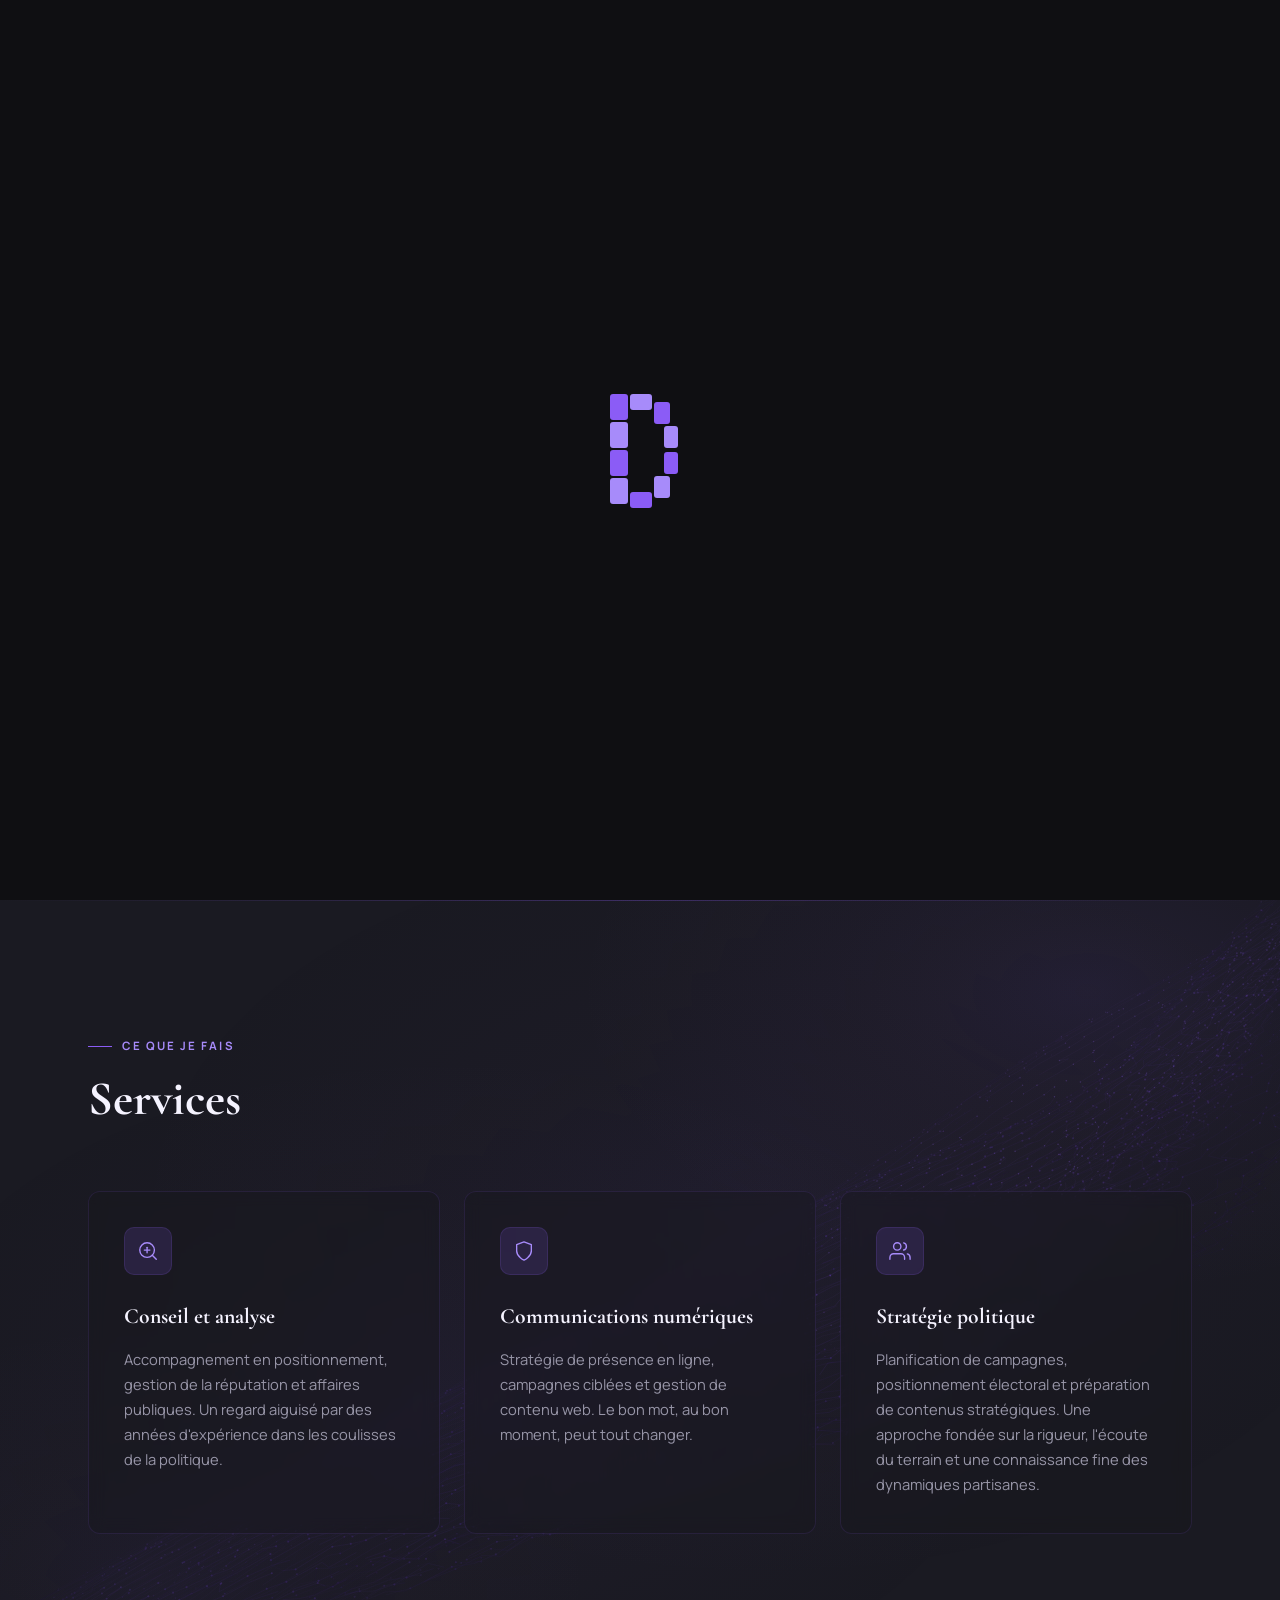
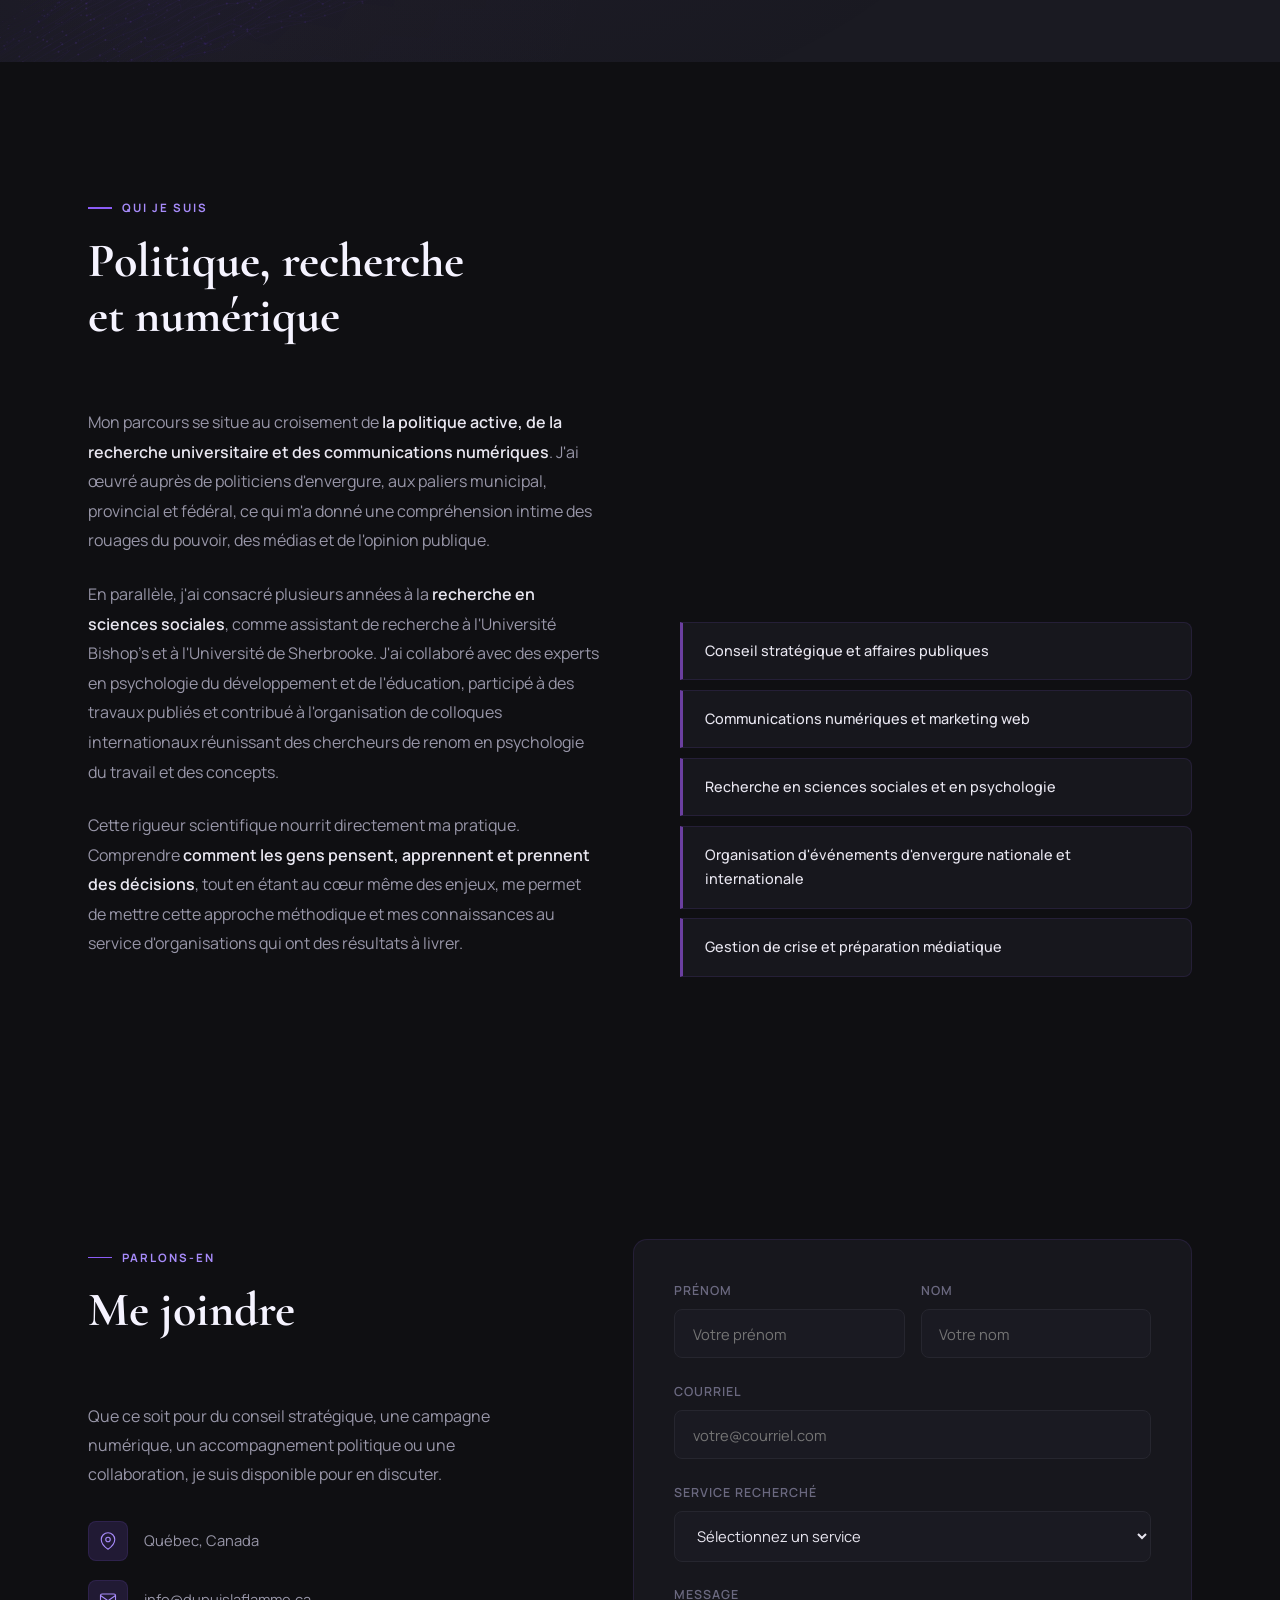
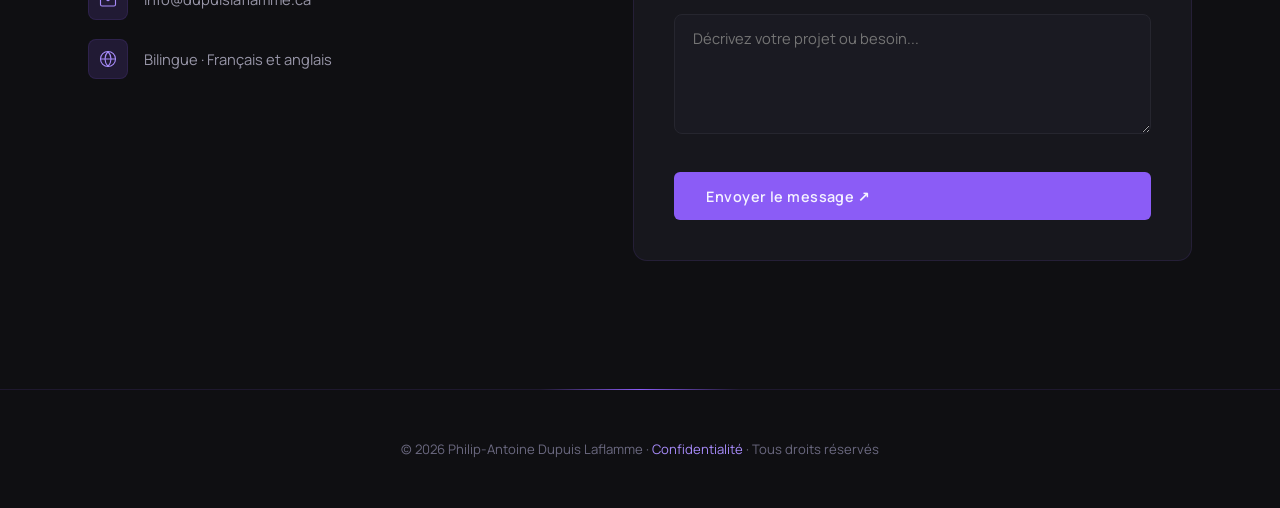
==== public/index.html @ f14304af "Move public assets to dedicated directory to prevent exposing config files Co-Authored-By: Claude Op" ====
<!DOCTYPE html>
<html lang="fr">
<head>
<meta charset="UTF-8">
<meta name="viewport" content="width=device-width, initial-scale=1.0">
<meta name="description" content="Philip-Antoine Dupuis Laflamme — Conseil stratégique et communications numériques à Sherbrooke, Québec.">
<title>Dupuis Laflamme | Conseil stratégique · Communications numériques</title>
<link rel="icon" type="image/svg+xml" href="favicon.svg">
<link rel="preconnect" href="https://fonts.googleapis.com">
<link rel="preconnect" href="https://fonts.gstatic.com" crossorigin>
<link href="https://fonts.googleapis.com/css2?family=Cormorant+Garamond:ital,wght@0,400;0,600;0,700;1,400&family=Manrope:wght@300;400;500;600;700&display=swap" rel="stylesheet">
<style>

*, *::before, *::after { margin: 0; padding: 0; box-sizing: border-box; }

:root {
  --bg-deep: #0f0f12;
  --bg-card: #17171d;
  --bg-card-hover: #1e1e27;
  --charcoal: #1a1a22;
  --charcoal-light: #26262f;
  --purple-deep: #6b3fa0;
  --purple-main: #8b5cf6;
  --purple-light: #a78bfa;
  --purple-glow: rgba(139, 92, 246, 0.15);
  --purple-glow-strong: rgba(139, 92, 246, 0.3);
  --text-primary: #e8e6f0;
  --text-secondary: #9896a8;
  --text-muted: #6b6980;
  --white: #f5f3ff;
  --border: rgba(139, 92, 246, 0.12);
  --font-display: 'Cormorant Garamond', Georgia, serif;
  --font-body: 'Manrope', system-ui, sans-serif;
}

html { scroll-behavior: smooth; }

body {
  font-family: var(--font-body);
  background: var(--bg-deep);
  color: var(--text-primary);
  line-height: 1.7;
  overflow-x: hidden;
}

/* ── Splash screen ── */
#splash {
  position: fixed;
  inset: 0;
  z-index: 10000;
  background: #0f0f12;
  display: flex;
  align-items: center;
  justify-content: center;
  transition: opacity 0.5s cubic-bezier(0.22, 1, 0.36, 1);
}

#splash.hide {
  opacity: 0;
  pointer-events: none;
}

#splashCanvas {
  display: block;
}

/* ── Scroll reveal ── */
.reveal {
  opacity: 0;
  transform: translateY(32px);
  transition: opacity 0.7s cubic-bezier(0.22, 1, 0.36, 1),
              transform 0.7s cubic-bezier(0.22, 1, 0.36, 1);
}

.reveal.visible {
  opacity: 1;
  transform: translateY(0);
}

/* stagger children */
.reveal-stagger > .reveal:nth-child(1) { transition-delay: 0s; }
.reveal-stagger > .reveal:nth-child(2) { transition-delay: 0.08s; }
.reveal-stagger > .reveal:nth-child(3) { transition-delay: 0.16s; }
.reveal-stagger > .reveal:nth-child(4) { transition-delay: 0.22s; }
.reveal-stagger > .reveal:nth-child(5) { transition-delay: 0.28s; }
.reveal-stagger > .reveal:nth-child(6) { transition-delay: 0.34s; }
.reveal-stagger > .reveal:nth-child(7) { transition-delay: 0.38s; }
.reveal-stagger > .reveal:nth-child(8) { transition-delay: 0.42s; }

/* ── Navigation ── */
nav {
  position: fixed;
  top: 0; left: 0; right: 0;
  z-index: 100;
  padding: 1.2rem 3rem;
  display: flex;
  justify-content: space-between;
  align-items: center;
  backdrop-filter: blur(12px);
  -webkit-backdrop-filter: blur(12px);
  background: rgba(15, 15, 18, 0.8);
  border-bottom: 1px solid var(--border);
  transition: padding 0.4s ease, background 0.4s ease;
  will-change: transform;
}

nav.scrolled {
  padding: 0.8rem 3rem;
  background: rgba(15, 15, 18, 0.95);
}

.nav-logo {
  font-family: var(--font-display);
  font-size: 1.3rem;
  font-weight: 600;
  color: var(--white);
  text-decoration: none;
  letter-spacing: 0.02em;
}

.nav-logo span { color: var(--purple-light); }

.nav-links { display: flex; gap: 2.5rem; list-style: none; align-items: center; }

.lang-toggle {
  background: none;
  border: 1px solid var(--charcoal-light);
  border-radius: 4px;
  color: var(--text-secondary);
  font-family: var(--font-body);
  font-size: 0.72rem;
  font-weight: 600;
  letter-spacing: 0.08em;
  text-transform: uppercase;
  padding: 0.35rem 0.6rem;
  cursor: pointer;
  transition: all 0.3s ease;
}

.lang-toggle:hover {
  color: var(--purple-light);
  border-color: var(--purple-main);
}

.nav-links a {
  color: var(--text-secondary);
  text-decoration: none;
  font-size: 0.82rem;
  font-weight: 500;
  letter-spacing: 0.08em;
  text-transform: uppercase;
  transition: color 0.3s ease;
  position: relative;
}

.nav-links a::after {
  content: '';
  position: absolute;
  bottom: -4px; left: 0;
  width: 0; height: 1.5px;
  background: var(--purple-main);
  transition: width 0.3s ease;
}

.nav-links a:hover { color: var(--purple-light); }
.nav-links a:hover::after { width: 100%; }

.nav-toggle {
  display: none;
  background: none;
  border: none;
  cursor: pointer;
  padding: 4px;
  width: 32px;
  height: 24px;
  position: relative;
}

.nav-toggle span {
  display: block;
  width: 24px;
  height: 2px;
  background: var(--text-primary);
  position: absolute;
  left: 4px;
  transition: all 0.35s cubic-bezier(0.22, 1, 0.36, 1);
}

.nav-toggle span:nth-child(1) { top: 3px; }
.nav-toggle span:nth-child(2) { top: 11px; }
.nav-toggle span:nth-child(3) { top: 19px; }

.nav-toggle.active span:nth-child(1) {
  top: 11px;
  transform: rotate(45deg);
}
.nav-toggle.active span:nth-child(2) {
  opacity: 0;
  transform: translateX(-8px);
}
.nav-toggle.active span:nth-child(3) {
  top: 11px;
  transform: rotate(-45deg);
}

/* ── Layout ── */
section { position: relative; z-index: 1; }
.container { max-width: 1200px; margin: 0 auto; padding: 0 3rem; }

/* ── Hero ── */
.hero {
  min-height: 100vh;
  display: flex;
  align-items: center;
  position: relative;
  overflow: hidden;
}

#heroCanvas {
  position: absolute;
  inset: 0;
  width: 100%;
  height: 100%;
  z-index: 0;
  pointer-events: none;
  opacity: 0;
  transition: opacity 1.2s ease;
}

#heroCanvas.visible { opacity: 1; }

.hero-bg-line {
  position: absolute;
  width: 1px;
  height: 100%;
  background: linear-gradient(to bottom, transparent, var(--border), transparent);
}

.hero-bg-line:nth-child(2) { left: 20%; }
.hero-bg-line:nth-child(3) { left: 50%; }
.hero-bg-line:nth-child(4) { left: 80%; }

.hero-content {
  position: relative;
  z-index: 2;
  max-width: 860px;
  opacity: 0;
  transform: translateY(40px);
  animation: heroFadeIn 0.9s cubic-bezier(0.22, 1, 0.36, 1) 0.3s forwards;
}

@keyframes heroFadeIn {
  to {
    opacity: 1;
    transform: translateY(0);
  }
}

.hero-name {
  font-family: var(--font-body);
  font-size: clamp(0.55rem, 2.2vw, 0.82rem);
  font-weight: 600;
  letter-spacing: 0.22em;
  text-transform: uppercase;
  color: var(--text-secondary);
  margin-bottom: 1.4rem;
  display: flex;
  align-items: center;
  gap: clamp(0.4rem, 1.5vw, 1rem);
  white-space: nowrap;
}

.hero-name::before,
.hero-name::after {
  content: '';
  height: 1px;
  width: 28px;
  background: linear-gradient(90deg, var(--purple-main), transparent);
}

.hero-name::after {
  background: linear-gradient(90deg, transparent, var(--purple-main));
}

.hero h1 {
  font-family: var(--font-display);
  font-size: clamp(2.4rem, 5.2vw, 4.4rem);
  font-weight: 700;
  line-height: 1.1;
  color: var(--white);
  margin-bottom: 1.8rem;
}

.hero h1 em {
  font-style: italic;
  background: linear-gradient(135deg, var(--purple-light), #c4b5fd, var(--purple-main));
  -webkit-background-clip: text;
  -webkit-text-fill-color: transparent;
  background-clip: text;
}

.hero-description {
  font-size: 1.15rem;
  color: var(--text-secondary);
  max-width: 600px;
  line-height: 1.8;
  margin-bottom: 2.5rem;
}

.hero-ctas { display: flex; gap: 1.2rem; align-items: center; }

.btn-primary {
  display: inline-flex;
  align-items: center;
  gap: 0.5rem;
  padding: 0.9rem 2rem;
  background: var(--purple-main);
  color: var(--white);
  border: none;
  border-radius: 6px;
  font-family: var(--font-body);
  font-size: 0.9rem;
  font-weight: 600;
  letter-spacing: 0.03em;
  cursor: pointer;
  text-decoration: none;
  transition: all 0.3s ease;
  position: relative;
  overflow: hidden;
}

.btn-primary::before {
  content: '';
  position: absolute;
  inset: 0;
  background: linear-gradient(135deg, rgba(255,255,255,0.15), transparent);
  opacity: 0;
  transition: opacity 0.3s ease;
}

.btn-primary:hover {
  transform: translateY(-2px);
  box-shadow: 0 8px 30px rgba(139, 92, 246, 0.35), 0 0 60px rgba(139, 92, 246, 0.15);
}

.btn-primary:hover::before { opacity: 1; }

.btn-primary:focus-visible,
.btn-ghost:focus-visible {
  outline: 2px solid var(--purple-light);
  outline-offset: 3px;
}

.btn-ghost {
  display: inline-flex;
  align-items: center;
  gap: 0.5rem;
  padding: 0.9rem 2rem;
  background: transparent;
  color: var(--text-secondary);
  border: 1px solid var(--charcoal-light);
  border-radius: 6px;
  font-family: var(--font-body);
  font-size: 0.9rem;
  font-weight: 500;
  cursor: pointer;
  text-decoration: none;
  transition: all 0.3s ease;
}

.btn-ghost:hover {
  color: var(--purple-light);
  border-color: var(--purple-main);
  background: var(--purple-glow);
  box-shadow: 0 0 30px rgba(139, 92, 246, 0.1);
}

/* ── Section headers ── */
.section-header { margin-bottom: 4rem; }

.section-label {
  display: inline-flex;
  align-items: center;
  gap: 0.6rem;
  font-size: 0.72rem;
  font-weight: 700;
  letter-spacing: 0.18em;
  text-transform: uppercase;
  color: var(--purple-light);
  margin-bottom: 1rem;
}

.section-label::before {
  content: '';
  width: 24px;
  height: 1.5px;
  background: var(--purple-main);
}

.section-title {
  font-family: var(--font-display);
  font-size: clamp(2rem, 4vw, 3rem);
  font-weight: 700;
  color: var(--white);
  line-height: 1.15;
}

/* ── Services ── */
.services {
  padding: 8rem 0;
  background: var(--charcoal);
  position: relative;
  overflow: hidden;
}

.services::before {
  content: '';
  position: absolute;
  top: 0; left: 0; right: 0;
  height: 1px;
  background: linear-gradient(90deg, transparent, var(--purple-glow-strong), transparent);
}

#servicesMeshCanvas {
  position: absolute;
  inset: 0;
  width: 100%;
  height: 100%;
  z-index: 0;
  pointer-events: none;
  opacity: 0;
  transition: opacity 1s ease;
}

#servicesMeshCanvas.visible { opacity: 1; }

.services .container { position: relative; z-index: 1; }

.services-grid {
  display: grid;
  grid-template-columns: repeat(auto-fit, minmax(320px, 1fr));
  gap: 1.5rem;
}

.service-card {
  padding: 2.2rem;
  background: rgba(23, 23, 29, 0.40);
  backdrop-filter: blur(8px);
  -webkit-backdrop-filter: blur(8px);
  border: 1px solid var(--border);
  border-radius: 12px;
  transition: all 0.4s cubic-bezier(0.22, 1, 0.36, 1);
  position: relative;
  overflow: hidden;
}

.service-card::before {
  content: '';
  position: absolute;
  top: 0; left: 0; right: 0;
  height: 2px;
  background: linear-gradient(90deg, var(--purple-deep), var(--purple-light));
  transform: scaleX(0);
  transform-origin: left;
  transition: transform 0.5s ease;
}

.service-card:hover {
  background: rgba(30, 30, 39, 0.50);
  border-color: rgba(139, 92, 246, 0.25);
  transform: translateY(-4px);
  box-shadow: 0 12px 40px rgba(0, 0, 0, 0.3), 0 0 40px rgba(139, 92, 246, 0.06);
}

.service-card:hover::before { transform: scaleX(1); }

.service-icon {
  width: 48px; height: 48px;
  border-radius: 10px;
  background: var(--purple-glow);
  display: flex;
  align-items: center;
  justify-content: center;
  margin-bottom: 1.4rem;
  color: var(--purple-light);
  border: 1px solid rgba(139, 92, 246, 0.15);
  transition: all 0.4s ease;
}

.service-card:hover .service-icon {
  background: rgba(139, 92, 246, 0.22);
  border-color: rgba(139, 92, 246, 0.3);
  box-shadow: 0 0 20px rgba(139, 92, 246, 0.15);
}

.service-icon svg {
  width: 22px;
  height: 22px;
  stroke: var(--purple-light);
  fill: none;
  stroke-width: 1.5;
  stroke-linecap: round;
  stroke-linejoin: round;
}

.service-card h3 {
  font-family: var(--font-display);
  font-size: 1.35rem;
  font-weight: 700;
  color: var(--white);
  margin-bottom: 0.8rem;
}

.service-card p {
  color: var(--text-secondary);
  font-size: 0.92rem;
  line-height: 1.7;
}

/* ── Expertise / About ── */
.expertise { padding: 8rem 0; }

.expertise-layout {
  display: grid;
  grid-template-columns: 1fr 1fr;
  gap: 5rem;
  align-items: start;
}

.expertise-text p {
  color: var(--text-secondary);
  font-size: 1rem;
  margin-bottom: 1.5rem;
  line-height: 1.85;
}

.expertise-text p strong {
  color: var(--text-primary);
  font-weight: 600;
}

#orreryCanvas {
  display: block;
  margin: -1rem auto 0;
  width: 100%;
  max-width: 440px;
  aspect-ratio: 1;
}

/* ── Strengths list ── */
.strengths-list {
  margin-top: 0.5rem;
  display: flex;
  flex-direction: column;
  gap: 0.6rem;
}

.strength-item {
  padding: 1rem 1.4rem;
  background: var(--bg-card);
  border: 1px solid var(--border);
  border-left: 3px solid var(--purple-deep);
  border-radius: 0 8px 8px 0;
  color: var(--text-primary);
  font-size: 0.9rem;
  font-weight: 500;
  transition: all 0.35s ease;
}

.strength-item:hover {
  border-left-color: var(--purple-light);
  background: var(--bg-card-hover);
  padding-left: 1.8rem;
}

/* ── Contact ── */
.contact { padding: 8rem 0; }

.contact-layout {
  display: grid;
  grid-template-columns: 1fr 1.2fr;
  gap: 5rem;
  align-items: start;
}

.contact-info p {
  color: var(--text-secondary);
  font-size: 1rem;
  margin-bottom: 2rem;
  line-height: 1.8;
}

.contact-detail {
  display: flex;
  align-items: center;
  gap: 1rem;
  margin-bottom: 1.2rem;
  color: var(--text-secondary);
  font-size: 0.92rem;
}

.contact-detail-icon {
  width: 40px; height: 40px;
  border-radius: 8px;
  background: var(--purple-glow);
  display: flex;
  align-items: center;
  justify-content: center;
  color: var(--purple-light);
  border: 1px solid rgba(139, 92, 246, 0.12);
  flex-shrink: 0;
}

.contact-detail-icon svg {
  width: 18px;
  height: 18px;
  stroke: var(--purple-light);
  fill: none;
  stroke-width: 1.5;
  stroke-linecap: round;
  stroke-linejoin: round;
}

.contact-form {
  background: var(--bg-card);
  border: 1px solid var(--border);
  border-radius: 14px;
  padding: 2.5rem;
}

.form-group { margin-bottom: 1.4rem; }

.form-group label {
  display: block;
  font-size: 0.78rem;
  font-weight: 600;
  letter-spacing: 0.08em;
  text-transform: uppercase;
  color: var(--text-muted);
  margin-bottom: 0.5rem;
}

.form-group input,
.form-group textarea,
.form-group select {
  width: 100%;
  padding: 0.85rem 1.1rem;
  background: var(--charcoal);
  border: 1px solid var(--charcoal-light);
  border-radius: 8px;
  color: var(--text-primary);
  font-family: var(--font-body);
  font-size: 0.92rem;
  transition: all 0.3s ease;
  outline: none;
}

.form-group input:focus,
.form-group textarea:focus,
.form-group select:focus {
  border-color: var(--purple-main);
  box-shadow: 0 0 0 3px var(--purple-glow);
}

.form-group input:focus-visible,
.form-group textarea:focus-visible,
.form-group select:focus-visible {
  outline: none;
}

.form-group textarea { min-height: 120px; resize: vertical; }
.form-group select option { background: var(--charcoal); color: var(--text-primary); }
.form-row { display: grid; grid-template-columns: 1fr 1fr; gap: 1rem; }
.form-submit { width: 100%; margin-top: 0.5rem; }

/* ── Privacy banner ── */
#privacyBanner {
  position: fixed;
  bottom: 0; left: 0; right: 0;
  z-index: 9999;
  background: rgba(23, 23, 29, 0.97);
  border-top: 1px solid var(--border);
  padding: 1.2rem 2rem;
  display: flex;
  align-items: center;
  justify-content: center;
  gap: 1.2rem;
  flex-wrap: wrap;
  backdrop-filter: blur(12px);
  -webkit-backdrop-filter: blur(12px);
}

#privacyBanner.hidden { display: none; }

#privacyBanner p {
  color: var(--text-secondary);
  font-size: 0.82rem;
  line-height: 1.6;
  max-width: 680px;
}

#privacyBanner a {
  color: var(--purple-light);
  text-decoration: none;
}

#privacyBanner a:hover { color: var(--white); }

#privacyBanner button {
  padding: 0.5rem 1.4rem;
  background: var(--purple-main);
  color: var(--white);
  border: none;
  border-radius: 5px;
  font-family: var(--font-body);
  font-size: 0.8rem;
  font-weight: 600;
  cursor: pointer;
  transition: all 0.3s ease;
  flex-shrink: 0;
}

#privacyBanner button:hover {
  box-shadow: 0 4px 20px rgba(139, 92, 246, 0.3);
}

/* ── Footer ── */
footer {
  padding: 3rem 0;
  border-top: 1px solid var(--border);
  text-align: center;
  position: relative;
}

footer::before {
  content: '';
  position: absolute;
  top: -1px; left: 50%;
  transform: translateX(-50%);
  width: 200px;
  height: 1px;
  background: linear-gradient(90deg, transparent, var(--purple-main), transparent);
}

footer p {
  color: var(--text-muted);
  font-size: 0.82rem;
}

footer a {
  color: var(--purple-light);
  text-decoration: none;
  transition: color 0.3s ease;
}

footer a:hover { color: var(--white); }

/* ── Responsive ── */
@media (max-width: 900px) {
  .container { padding: 0 1.5rem; }
  nav { padding: 1rem 1.5rem; }
  .nav-links { display: none; }
  .nav-links.open {
    display: flex;
    flex-direction: column;
    position: absolute;
    top: 100%; left: 0; right: 0;
    background: rgba(15, 15, 18, 0.97);
    backdrop-filter: blur(12px);
    -webkit-backdrop-filter: blur(12px);
    padding: 1.5rem 2rem;
    gap: 1.2rem;
    border-bottom: 1px solid var(--border);
  }
  .nav-toggle { display: block; }
  .expertise-layout,
  .contact-layout { grid-template-columns: 1fr; gap: 3rem; }
  .form-row { grid-template-columns: 1fr; }
  .services-grid { grid-template-columns: 1fr; }
  .hero h1 { font-size: clamp(2.4rem, 8vw, 3.5rem); }
  .hero-content { padding-top: 5rem; }
  #heroCanvas { opacity: 0.7; }
  #orreryCanvas { max-width: 360px; }
}

@media (max-width: 500px) {
  .hero-ctas { flex-direction: column; align-items: stretch; }
}

/* ── Reduced motion ── */
@media (prefers-reduced-motion: reduce) {
  *, *::before, *::after {
    animation-duration: 0.01ms !important;
    transition-duration: 0.01ms !important;
  }
  .reveal { opacity: 1; transform: none; }
  html { scroll-behavior: auto; }
}
</style>
</head>
<body>

<!-- Splash Screen -->
<div id="splash">
  <canvas id="splashCanvas" width="280" height="336"></canvas>
</div>

<!-- Navigation -->
<nav id="mainNav">
  <a href="#hero" class="nav-logo"><span>D</span>upuis<span>L</span>aflamme</a>
  <ul class="nav-links" id="navLinks">
    <li><a href="#services" data-i18n="nav.services">Services</a></li>
    <li><a href="#apropos" data-i18n="nav.about">À propos</a></li>
    <li><a href="#contact">Contact</a></li>
    <li><button class="lang-toggle" id="langToggle">EN</button></li>
  </ul>
  <button class="nav-toggle" id="navToggle" aria-label="Menu">
    <span></span><span></span><span></span>
  </button>
</nav>

<!-- Hero -->
<section class="hero" id="hero">
  <canvas id="heroCanvas"></canvas>
  <div class="hero-bg-line"></div>
  <div class="hero-bg-line"></div>
  <div class="hero-bg-line"></div>
  <div class="container">
    <div class="hero-content">
      <div class="hero-name">Philip-Antoine Dupuis Laflamme</div>
      <h1 data-i18n="hero.title">Conseil stratégique<br>et <em>communications numériques</em></h1>
      <p class="hero-description" data-i18n="hero.desc">
        Une expertise forgée au cœur de la politique active, de la recherche universitaire et du numérique.
      </p>
      <div class="hero-ctas">
        <a href="#contact" class="btn-primary" data-i18n="hero.cta1">Prendre contact ↗</a>
        <a href="#services" class="btn-ghost" data-i18n="hero.cta2">Découvrir mes services</a>
      </div>
    </div>
  </div>
</section>

<!-- Services -->
<section class="services" id="services">
  <canvas id="servicesMeshCanvas"></canvas>
  <div class="container">
    <div class="section-header reveal">
      <div class="section-label" data-i18n="services.label">Ce que je fais</div>
      <h2 class="section-title">Services</h2>
    </div>
    <div class="services-grid reveal-stagger">
      <div class="service-card reveal">
        <div class="service-icon">
          <svg viewBox="0 0 24 24"><circle cx="11" cy="11" r="8"/><path d="m21 21-4.35-4.35"/><path d="M11 8v6"/><path d="M8 11h6"/></svg>
        </div>
        <h3 data-i18n="services.s1.title">Conseil et analyse</h3>
        <p data-i18n="services.s1.desc">Accompagnement en positionnement, gestion de la réputation et affaires publiques. Un regard aiguisé par des années d'expérience dans les coulisses de la politique.</p>
      </div>
      <div class="service-card reveal">
        <div class="service-icon">
          <svg viewBox="0 0 24 24"><path d="M12 22s8-4 8-10V5l-8-3-8 3v7c0 6 8 10 8 10z"/></svg>
        </div>
        <h3 data-i18n="services.s2.title">Communications numériques</h3>
        <p data-i18n="services.s2.desc">Stratégie de présence en ligne, campagnes ciblées et gestion de contenu web. Le bon mot, au bon moment, peut tout changer.</p>
      </div>
      <div class="service-card reveal">
        <div class="service-icon">
          <svg viewBox="0 0 24 24"><path d="M17 21v-2a4 4 0 0 0-4-4H5a4 4 0 0 0-4 4v2"/><circle cx="9" cy="7" r="4"/><path d="M23 21v-2a4 4 0 0 0-3-3.87"/><path d="M16 3.13a4 4 0 0 1 0 7.75"/></svg>
        </div>
        <h3 data-i18n="services.s3.title">Stratégie politique</h3>
        <p data-i18n="services.s3.desc">Planification de campagnes, positionnement électoral et préparation de contenus stratégiques. Une approche fondée sur la rigueur, l'écoute du terrain et une connaissance fine des dynamiques partisanes.</p>
      </div>
    </div>
  </div>
</section>

<!-- À propos -->
<section class="expertise" id="apropos">
  <div class="container">
    <div class="expertise-layout">
      <div>
        <div class="section-header reveal">
          <div class="section-label" data-i18n="about.label">Qui je suis</div>
          <h2 class="section-title" data-i18n="about.title">Politique, recherche<br>et numérique</h2>
        </div>
        <div class="expertise-text reveal">
          <p data-i18n="about.p1">
            Mon parcours se situe au croisement de <strong>la politique active, de la recherche universitaire et des communications numériques</strong>. J'ai œuvré auprès de politiciens d'envergure, aux paliers municipal, provincial et fédéral, ce qui m'a donné une compréhension intime des rouages du pouvoir, des médias et de l'opinion publique.
          </p>
          <p data-i18n="about.p2">
            En parallèle, j'ai consacré plusieurs années à la <strong>recherche en sciences sociales</strong>, comme assistant de recherche à l'Université Bishop's et à l'Université de Sherbrooke. J'ai collaboré avec des experts en psychologie du développement et de l'éducation, participé à des travaux publiés et contribué à l'organisation de colloques internationaux réunissant des chercheurs de renom en psychologie du travail et des concepts.
          </p>
          <p data-i18n="about.p3">
           Cette rigueur scientifique nourrit directement ma pratique. Comprendre <strong>comment les gens pensent, apprennent et prennent des décisions</strong>, tout en étant au cœur même des enjeux, me permet de mettre cette approche méthodique et mes connaissances au service d'organisations qui ont des résultats à livrer.
          </p>
        </div>
      </div>
      <div>
        <canvas id="orreryCanvas" class="reveal"></canvas>
        <div class="strengths-list reveal-stagger">
          <div class="strength-item reveal" data-i18n="str.1">Conseil stratégique et affaires publiques</div>
          <div class="strength-item reveal" data-i18n="str.2">Communications numériques et marketing web</div>
          <div class="strength-item reveal" data-i18n="str.3">Recherche en sciences sociales et en psychologie</div>
          <div class="strength-item reveal" data-i18n="str.4">Organisation d'événements d'envergure nationale et internationale</div>
          <div class="strength-item reveal" data-i18n="str.5">Gestion de crise et préparation médiatique</div>
        </div>
      </div>
    </div>
  </div>
</section>

<!-- Contact -->
<section class="contact" id="contact">
  <div class="container">
    <div class="contact-layout">
      <div>
        <div class="section-header reveal">
          <div class="section-label" data-i18n="contact.label">Parlons-en</div>
          <h2 class="section-title" data-i18n="contact.title">Me joindre</h2>
        </div>
        <div class="contact-info reveal">
          <p data-i18n="contact.desc">
            Que ce soit pour du conseil stratégique, une campagne numérique, un accompagnement politique ou une collaboration, je suis disponible pour en discuter.
          </p>
          <div class="contact-detail">
            <div class="contact-detail-icon">
              <svg viewBox="0 0 24 24"><path d="M21 10c0 7-9 13-9 13s-9-6-9-13a9 9 0 0 1 18 0z"/><circle cx="12" cy="10" r="3"/></svg>
            </div>
            <span>Québec, Canada</span>
          </div>
          <div class="contact-detail">
            <div class="contact-detail-icon">
              <svg viewBox="0 0 24 24"><path d="M4 4h16c1.1 0 2 .9 2 2v12c0 1.1-.9 2-2 2H4c-1.1 0-2-.9-2-2V6c0-1.1.9-2 2-2z"/><polyline points="22,6 12,13 2,6"/></svg>
            </div>
            <a href="mailto:info@dupuislaflamme.ca" style="color: var(--text-secondary); text-decoration: none; transition: color 0.3s;">info@dupuislaflamme.ca</a>
          </div>
          <div class="contact-detail">
            <div class="contact-detail-icon">
              <svg viewBox="0 0 24 24"><circle cx="12" cy="12" r="10"/><path d="M2 12h20"/><path d="M12 2a15.3 15.3 0 0 1 4 10 15.3 15.3 0 0 1-4 10 15.3 15.3 0 0 1-4-10 15.3 15.3 0 0 1 4-10z"/></svg>
            </div>
            <span data-i18n="contact.lang">Bilingue · Français et anglais</span>
          </div>
        </div>
      </div>
      <div class="contact-form reveal">
        <form id="contactForm">
          <div class="form-row">
            <div class="form-group">
              <label for="fname" data-i18n="form.fname">Prénom</label>
              <input type="text" id="fname" name="prenom" data-i18n-ph="form.fname_ph" placeholder="Votre prénom" required>
            </div>
            <div class="form-group">
              <label for="lname" data-i18n="form.lname">Nom</label>
              <input type="text" id="lname" name="nom" data-i18n-ph="form.lname_ph" placeholder="Votre nom">
            </div>
          </div>
          <div class="form-group">
            <label for="email" data-i18n="form.email">Courriel</label>
            <input type="email" id="email" name="email" data-i18n-ph="form.email_ph" placeholder="votre@courriel.com" required>
          </div>
          <div class="form-group">
            <label for="service" data-i18n="form.service">Service recherché</label>
            <select id="service" name="service">
              <option value="" data-i18n="form.select">Sélectionnez un service</option>
              <option data-i18n="form.opt1">Conseil et analyse</option>
              <option data-i18n="form.opt2">Communications numériques</option>
              <option data-i18n="form.opt3">Stratégie politique</option>
              <option data-i18n="form.opt4">Autre</option>
            </select>
          </div>
          <div class="form-group">
            <label for="message" data-i18n="form.msg">Message</label>
            <textarea id="message" name="message" data-i18n-ph="form.msg_ph" placeholder="Décrivez votre projet ou besoin..." required></textarea>
          </div>
          <input type="text" name="website" style="position:absolute;left:-9999px;opacity:0;height:0" tabindex="-1" autocomplete="off">
          <button type="submit" class="btn-primary form-submit" data-i18n="form.submit">Envoyer le message ↗</button>
        </form>
      </div>
    </div>
  </div>
</section>

<!-- Privacy banner -->
<div id="privacyBanner">
  <p data-i18n="privacy.banner">Ce site recueille des renseignements personnels via le formulaire de contact. En poursuivant votre navigation, vous acceptez notre <a href="/confidentialite.html">politique de confidentialité</a>.</p>
  <button id="privacyAccept" data-i18n="privacy.accept">J'accepte</button>
</div>

<!-- Footer -->
<footer>
  <div class="container">
    <p data-i18n="footer">&copy; 2026 Philip-Antoine Dupuis Laflamme · <a href="/confidentialite.html" data-i18n="footer.privacy">Confidentialité</a> · Tous droits réservés</p>
  </div>
</footer>

<script>
(function() {
  // ── Splash screen — D/L blocks spin in continuous loop ──
  var splash = document.getElementById('splash');
  if (splash) {
    var sc = document.getElementById('splashCanvas');
    var sctx = sc.getContext('2d');
    var W = 280, H = 336;
    var S = 2; // block scale
    var cx = W / 2, cy = H / 2;

    // D blocks: vertical stem + curve right
    var dBlocks = [
      // left stem
      { x: -30, y: -56, w: 18, h: 26, c: '#8b5cf6' },
      { x: -30, y: -28, w: 18, h: 26, c: '#a78bfa' },
      { x: -30, y: 0,   w: 18, h: 26, c: '#8b5cf6' },
      { x: -30, y: 28,  w: 18, h: 26, c: '#a78bfa' },
      // top bar
      { x: -10, y: -56, w: 22, h: 16, c: '#a78bfa' },
      // right curve
      { x: 14,  y: -48, w: 16, h: 22, c: '#8b5cf6' },
      { x: 24,  y: -24, w: 14, h: 22, c: '#a78bfa' },
      { x: 24,  y: 2,   w: 14, h: 22, c: '#8b5cf6' },
      { x: 14,  y: 26,  w: 16, h: 22, c: '#a78bfa' },
      // bottom bar
      { x: -10, y: 42,  w: 22, h: 16, c: '#8b5cf6' },
    ];

    // L blocks: vertical stem + horizontal base
    var lBlocks = [
      { x: -24, y: -56, w: 20, h: 26, c: '#a78bfa' },
      { x: -24, y: -28, w: 20, h: 26, c: '#8b5cf6' },
      { x: -24, y: 0,   w: 20, h: 26, c: '#a78bfa' },
      { x: -24, y: 28,  w: 20, h: 20, c: '#8b5cf6' },
      { x: -2,  y: 28,  w: 22, h: 20, c: '#a78bfa' },
      { x: 22,  y: 28,  w: 22, h: 20, c: '#8b5cf6' },
    ];

    var shapes = [dBlocks, lBlocks];
    var shapeIdx = 0;
    var blocks = [];
    var phase = 'in'; // 'in', 'hold', 'out'
    var phaseTime = 0;
    var inDur = 400, holdDur = 250, outDur = 350;
    var splashDone = false;
    var dismissAt = 2800; // dismiss after ~2.8s
    var startTime = performance.now();

    function initBlocks() {
      var src = shapes[shapeIdx];
      blocks = [];
      for (var i = 0; i < src.length; i++) {
        var b = src[i];
        // random scatter origin
        var angle = Math.random() * Math.PI * 2;
        var dist = 60 + Math.random() * 40;
        blocks.push({
          x: b.x, y: b.y, w: b.w, h: b.h, c: b.c,
          startRot: (Math.random() - 0.5) * 500,
          startX: Math.cos(angle) * dist,
          startY: Math.sin(angle) * dist,
          delay: i * 0.07,
          opacity: 0, rot: 0, offX: 0, offY: 0
        });
      }
    }

    function easeOut(t) {
      return 1 - Math.pow(1 - t, 3);
    }

    initBlocks();

    function splashFrame() {
      if (splashDone) return;

      var elapsed = performance.now() - startTime;

      sctx.clearRect(0, 0, W, H);

      phaseTime += 16.67;

      if (phase === 'in') {
        var allDone = true;
        for (var i = 0; i < blocks.length; i++) {
          var b = blocks[i];
          var t = Math.max(0, Math.min(1, (phaseTime - b.delay * inDur) / inDur));
          t = easeOut(t);
          b.opacity = t;
          b.offX = b.startX * (1 - t);
          b.offY = b.startY * (1 - t);
          b.rot = b.startRot * (1 - t);
          if (t < 1) allDone = false;
        }
        if (allDone) { phase = 'hold'; phaseTime = 0; }
      } else if (phase === 'hold') {
        if (phaseTime > holdDur) { phase = 'out'; phaseTime = 0; }
      } else if (phase === 'out') {
        var allGone = true;
        for (var i = 0; i < blocks.length; i++) {
          var b = blocks[i];
          var t = Math.max(0, Math.min(1, (phaseTime - b.delay * outDur) / outDur));
          t = easeOut(t);
          b.opacity = 1 - t;
          b.offX = -b.startX * t;
          b.offY = -b.startY * t;
          b.rot = -b.startRot * t;
          if (t < 1) allGone = false;
        }
        if (allGone) {
          // check if time to dismiss
          if (elapsed > dismissAt) {
            splashDone = true;
            splash.classList.add('hide');
            setTimeout(function() { splash.remove(); }, 500);
            return;
          }
          // next letter
          shapeIdx = (shapeIdx + 1) % shapes.length;
          initBlocks();
          phase = 'in';
          phaseTime = 0;
        }
      }

      // draw
      for (var i = 0; i < blocks.length; i++) {
        var b = blocks[i];
        if (b.opacity < 0.01) continue;
        sctx.save();
        sctx.globalAlpha = b.opacity;
        sctx.translate(cx + b.x + b.w / 2 + b.offX, cy + b.y + b.h / 2 + b.offY);
        sctx.rotate(b.rot * Math.PI / 180);
        sctx.beginPath();
        sctx.roundRect(-b.w / 2, -b.h / 2, b.w, b.h, 3);
        sctx.fillStyle = b.c;
        sctx.fill();
        sctx.restore();
      }

      requestAnimationFrame(splashFrame);
    }

    splashFrame();
  }

  // ── Nav scroll effect (throttled with rAF + passive) ──
  var nav = document.getElementById('mainNav');
  var scrollTicking = false;
  window.addEventListener('scroll', function() {
    if (!scrollTicking) {
      requestAnimationFrame(function() {
        nav.classList.toggle('scrolled', window.scrollY > 60);
        scrollTicking = false;
      });
      scrollTicking = true;
    }
  }, { passive: true });

  // ── Mobile nav toggle with X animation ──
  var navToggle = document.getElementById('navToggle');
  var navLinks = document.getElementById('navLinks');
  navToggle.addEventListener('click', function() {
    navLinks.classList.toggle('open');
    navToggle.classList.toggle('active');
  });
  navLinks.querySelectorAll('a').forEach(function(a) {
    a.addEventListener('click', function() {
      navLinks.classList.remove('open');
      navToggle.classList.remove('active');
    });
  });

  // ── Scroll reveal (IntersectionObserver) ──
  var revealEls = document.querySelectorAll('.reveal');
  if ('IntersectionObserver' in window) {
    var revealObserver = new IntersectionObserver(function(entries) {
      entries.forEach(function(entry) {
        if (entry.isIntersecting) {
          entry.target.classList.add('visible');
          revealObserver.unobserve(entry.target);
        }
      });
    }, { threshold: 0.12, rootMargin: '0px 0px -40px 0px' });

    revealEls.forEach(function(el) {
      revealObserver.observe(el);
    });
  } else {
    // Fallback: show everything
    revealEls.forEach(function(el) { el.classList.add('visible'); });
  }

  // ── Hero parallax lines ──
  var heroLines = document.querySelectorAll('.hero-bg-line');
  if (heroLines.length) {
    window.addEventListener('scroll', function() {
      if (!scrollTicking) {
        requestAnimationFrame(function() {
          var y = window.scrollY;
          if (y < window.innerHeight) {
            heroLines.forEach(function(line, i) {
              var speed = 0.15 + i * 0.08;
              line.style.transform = 'translateY(' + (y * speed) + 'px)';
            });
          }
        });
      }
    }, { passive: true });
  }

  // ── Particle constellation ──
  (function() {
    var canvas = document.getElementById('heroCanvas');
    if (!canvas) return;
    var ctx = canvas.getContext('2d');
    if (!ctx) return;

    var particles = [];
    var screenW = window.innerWidth;
    var count = screenW >= 1400 ? 120 : screenW >= 1024 ? 90 : screenW >= 768 ? 70 : 50;
    var linkDist = 140;
    var mouseRadius = 180;
    var mouseX = -9999, mouseY = -9999;
    var w, h, dpr;

    function resize() {
      dpr = Math.min(window.devicePixelRatio || 1, 2);
      w = canvas.clientWidth;
      h = canvas.clientHeight;
      canvas.width = w * dpr;
      canvas.height = h * dpr;
      ctx.setTransform(dpr, 0, 0, dpr, 0, 0);
    }

    function init() {
      resize();
      particles = [];
      for (var i = 0; i < count; i++) {
        particles.push({
          x: Math.random() * w,
          y: Math.random() * h,
          vx: (Math.random() - 0.5) * 0.18,
          vy: (Math.random() - 0.5) * 0.18,
          r: 1.5 + Math.random() * 1.5
        });
      }
    }

    init();
    window.addEventListener('resize', function() { resize(); });

    var isTouchDevice = 'ontouchstart' in window || navigator.maxTouchPoints > 0;

    if (!isTouchDevice) {
      document.addEventListener('mousemove', function(e) {
        var rect = canvas.getBoundingClientRect();
        mouseX = e.clientX - rect.left;
        mouseY = e.clientY - rect.top;
      }, { passive: true });

      document.addEventListener('mouseleave', function() {
        mouseX = -9999; mouseY = -9999;
      }, { passive: true });
    }

    setTimeout(function() { canvas.classList.add('visible'); }, 1400);

    var running = true;

    function draw() {
      if (!running) return;
      ctx.clearRect(0, 0, w, h);

      // update positions
      for (var i = 0; i < count; i++) {
        var p = particles[i];
        p.x += p.vx;
        p.y += p.vy;

        // wrap edges
        if (p.x < -10) p.x = w + 10;
        if (p.x > w + 10) p.x = -10;
        if (p.y < -10) p.y = h + 10;
        if (p.y > h + 10) p.y = -10;

        // gentle mouse attraction
        var dx = mouseX - p.x;
        var dy = mouseY - p.y;
        var dist = Math.sqrt(dx * dx + dy * dy);
        if (dist < mouseRadius && dist > 1) {
          var pull = 0.008 * (1 - dist / mouseRadius);
          p.vx += dx / dist * pull;
          p.vy += dy / dist * pull;
        }

        // speed limit
        var speed = Math.sqrt(p.vx * p.vx + p.vy * p.vy);
        if (speed > 0.35) {
          p.vx *= 0.35 / speed;
          p.vy *= 0.35 / speed;
        }
      }

      // draw links
      for (var i = 0; i < count; i++) {
        for (var j = i + 1; j < count; j++) {
          var a = particles[i], b = particles[j];
          var dx = a.x - b.x;
          var dy = a.y - b.y;
          var d = Math.sqrt(dx * dx + dy * dy);
          if (d < linkDist) {
            var alpha = (1 - d / linkDist) * 0.38;
            ctx.beginPath();
            ctx.moveTo(a.x, a.y);
            ctx.lineTo(b.x, b.y);
            ctx.strokeStyle = 'rgba(139, 92, 246, ' + alpha.toFixed(3) + ')';
            ctx.lineWidth = 0.8;
            ctx.stroke();
          }
        }
      }

      // draw mouse links
      if (mouseX > 0 && mouseY > 0) {
        for (var i = 0; i < count; i++) {
          var p = particles[i];
          var dx = mouseX - p.x;
          var dy = mouseY - p.y;
          var d = Math.sqrt(dx * dx + dy * dy);
          if (d < mouseRadius) {
            var alpha = (1 - d / mouseRadius) * 0.12;
            ctx.beginPath();
            ctx.moveTo(p.x, p.y);
            ctx.lineTo(mouseX, mouseY);
            ctx.strokeStyle = 'rgba(167, 139, 250, ' + alpha.toFixed(3) + ')';
            ctx.lineWidth = 0.4;
            ctx.stroke();
          }
        }
      }

      // draw dots
      for (var i = 0; i < count; i++) {
        var p = particles[i];
        // brighter if near mouse
        var dx = mouseX - p.x;
        var dy = mouseY - p.y;
        var d = Math.sqrt(dx * dx + dy * dy);
        var glow = d < mouseRadius ? (1 - d / mouseRadius) * 0.5 : 0;

        ctx.beginPath();
        ctx.arc(p.x, p.y, p.r, 0, Math.PI * 2);
        ctx.fillStyle = 'rgba(167, 139, 250, ' + (0.4 + glow).toFixed(3) + ')';
        ctx.fill();
      }

      requestAnimationFrame(draw);
    }

    var obs = new IntersectionObserver(function(entries) {
      running = entries[0].isIntersecting;
      if (running) draw();
    }, { threshold: 0 });
    obs.observe(canvas);

    draw();
  })();

  // ── Services 3D layered mesh ──
  (function() {
    var canvas = document.getElementById('servicesMeshCanvas');
    if (!canvas) return;
    var ctx = canvas.getContext('2d');
    if (!ctx) return;

    var w, h, dpr;
    var mouseX = -9999, mouseY = -9999;
    var mouseRadius = 300;
    var time = 0;
    var perspective = 800;

    // 3 ribbon layers with different parameters
    var layers = [
      { cols: 100, rows: 35, zOff: 80,  speed: 0.7, opacity: 0.55, ribbonW: 0.55, pathShift: -0.08, bend: 0.22, sCurve: 0.08, dotBase: 0.8,  lineBase: 0.5 },
      { cols: 120, rows: 40, zOff: 0,   speed: 1.0, opacity: 0.85, ribbonW: 0.65, pathShift: 0,     bend: 0.18, sCurve: 0.05, dotBase: 1.0,  lineBase: 0.6 },
      { cols: 90,  rows: 30, zOff: -60, speed: 1.3, opacity: 0.70, ribbonW: 0.45, pathShift: 0.07,  bend: 0.14, sCurve: 0.07, dotBase: 0.9,  lineBase: 0.45 }
    ];

    // seeded pseudo-random for deterministic jitter
    function seededRand(seed) {
      var x = Math.sin(seed * 127.1 + 311.7) * 43758.5453;
      return x - Math.floor(x);
    }

    // pre-allocate per layer + generate jitter offsets
    for (var l = 0; l < layers.length; l++) {
      var L = layers[l];
      var tot = L.cols * L.rows;
      L.px = new Float32Array(tot);
      L.py = new Float32Array(tot);
      L.pz = new Float32Array(tot);
      L.palpha = new Float32Array(tot);
      // random jitter per point — generated once, stable across frames
      L.jitterU = new Float32Array(tot);
      L.jitterV = new Float32Array(tot);
      L.jitterZ = new Float32Array(tot);
      for (var i = 0; i < tot; i++) {
        var seed = i * 13.37 + l * 997.1;
        L.jitterU[i] = (seededRand(seed) - 0.5) * 2;       // -1..1
        L.jitterV[i] = (seededRand(seed + 77.7) - 0.5) * 2;
        L.jitterZ[i] = (seededRand(seed + 155.3) - 0.5) * 2;
      }
    }

    function resize() {
      dpr = Math.min(window.devicePixelRatio || 1, 2);
      w = canvas.clientWidth;
      h = canvas.clientHeight;
      canvas.width = w * dpr;
      canvas.height = h * dpr;
      ctx.setTransform(dpr, 0, 0, dpr, 0, 0);
    }

    resize();
    window.addEventListener('resize', resize);

    var section = canvas.parentElement;
    section.addEventListener('mousemove', function(e) {
      var rect = canvas.getBoundingClientRect();
      mouseX = e.clientX - rect.left;
      mouseY = e.clientY - rect.top;
    }, { passive: true });
    section.addEventListener('mouseleave', function() {
      mouseX = -9999; mouseY = -9999;
    }, { passive: true });

    setTimeout(function() { canvas.classList.add('visible'); }, 600);

    var running = true;

    // organic edge noise — multiple sine waves for irregular boundary
    function organicTaper(u, v, layerIdx) {
      var base = Math.sin(u * Math.PI);
      // irregular edge waves
      var n1 = Math.sin(u * 7.3 + layerIdx * 2.1) * 0.15;
      var n2 = Math.sin(u * 13.7 + layerIdx * 4.3 + v * 3) * 0.08;
      var n3 = Math.cos(u * 21.1 + layerIdx * 1.7) * 0.05;
      var taper = base + n1 + n2 + n3;
      // softer fade at edges — don't hard clip
      var edgeSoft = 1 - Math.pow(Math.abs(v - 0.5) * 2, 2.5);
      return Math.max(taper, 0.05) * Math.max(edgeSoft, 0);
    }

    function computeLayer(L, li) {
      var t = time * L.speed;
      var sx = w * 1.15, sy = h * -0.2 + L.pathShift * h;
      var ex = w * -0.15, ey = h * 1.2 + L.pathShift * h * 0.5;
      var rw = h * L.ribbonW;

      var idx = 0;
      for (var r = 0; r < L.rows; r++) {
        var v = r / (L.rows - 1);
        for (var c = 0; c < L.cols; c++) {
          var u = c / (L.cols - 1);

          // spine: S-curve path
          var bx = sx + (ex - sx) * u;
          var by = sy + (ey - sy) * u;
          bx += Math.sin(u * Math.PI) * w * L.bend;
          by += Math.sin(u * Math.PI * 2) * h * L.sCurve;
          // secondary wiggle
          bx += Math.cos(u * Math.PI * 3 + li * 1.5) * w * 0.03;

          // perpendicular spread
          var tAngle = Math.atan2(ey - sy, ex - sx) + Math.cos(u * Math.PI) * 0.5 + Math.sin(u * Math.PI * 2) * 0.15;
          var px = Math.cos(tAngle + Math.PI * 0.5);
          var py = Math.sin(tAngle + Math.PI * 0.5);

          // organic taper for flowing, non-linear edges
          var taper = organicTaper(u, v, li);
          var offset = (v - 0.5) * rw * taper;

          // apply per-point random jitter to break grid regularity
          var jU = L.jitterU[idx] * 0.012;  // ~1.2% of u range
          var jV = L.jitterV[idx] * 0.025;  // stronger across width

          var x3d = bx + px * offset;
          var y3d = by + py * offset;
          // positional jitter — offset in both spine and perpendicular directions
          x3d += jU * w * 0.08 + px * jV * rw * 0.06;
          y3d += jU * h * 0.05 + py * jV * rw * 0.06;

          // Z: multi-layered waves + per-point z jitter
          var edgeFade = Math.sin(v * Math.PI);
          var z = L.zOff;
          z += Math.sin(u * 5.0 + t * 2.0 + li) * 55 * edgeFade;
          z += Math.cos(v * 3.2 + u * 2.8 - t * 1.4 + li * 0.7) * 35 * edgeFade;
          z += Math.sin(u * 8.5 + v * 5 + t * 2.2 + li * 1.3) * 18 * edgeFade;
          z += Math.cos(u * 14 + t * 1.0) * 8 * edgeFade;
          z += L.jitterZ[idx] * 25;

          // project
          var sc = perspective / (perspective + z);
          var fx = (x3d - w * 0.5) * sc + w * 0.5;
          var fy = (y3d - h * 0.5) * sc + h * 0.5;

          L.px[idx] = fx;
          L.py[idx] = fy;
          L.pz[idx] = z;
          L.palpha[idx] = taper * edgeFade;
          idx++;
        }
      }
    }

    function drawHalo() {
      // soft purple halo behind the mesh — multiple overlapping radial gradients
      var halos = [
        { x: w * 0.85, y: h * 0.12, rx: w * 0.4,  ry: h * 0.4,  a: 0.08 },
        { x: w * 0.6,  y: h * 0.4,  rx: w * 0.5,  ry: h * 0.5,  a: 0.05 },
        { x: w * 0.35, y: h * 0.65, rx: w * 0.45, ry: h * 0.45, a: 0.045 },
        { x: w * 0.12, y: h * 0.9,  rx: w * 0.35, ry: h * 0.35, a: 0.04 }
      ];

      for (var i = 0; i < halos.length; i++) {
        var hl = halos[i];
        ctx.save();
        ctx.translate(hl.x, hl.y);
        ctx.scale(1, hl.ry / hl.rx);
        var grad = ctx.createRadialGradient(0, 0, 0, 0, 0, hl.rx);
        grad.addColorStop(0, 'rgba(139, 92, 246, ' + hl.a + ')');
        grad.addColorStop(0.5, 'rgba(107, 63, 160, ' + (hl.a * 0.5) + ')');
        grad.addColorStop(1, 'rgba(107, 63, 160, 0)');
        ctx.fillStyle = grad;
        ctx.beginPath();
        ctx.arc(0, 0, hl.rx, 0, Math.PI * 2);
        ctx.fill();
        ctx.restore();
      }
    }

    function drawLayer(L, li) {
      var COLS = L.cols, ROWS = L.rows;
      var layerOp = L.opacity;

      // draw connection lines along rows (flow direction) — skip ~15% randomly
      for (var r = 0; r < ROWS; r++) {
        for (var c = 0; c < COLS - 1; c++) {
          if (seededRand(r * 3.17 + c * 9.73 + li * 47.1) > 0.85) continue;
          var i = r * COLS + c;
          var i2 = i + 1;

          var a1 = L.palpha[i], a2 = L.palpha[i2];
          if (a1 < 0.05 && a2 < 0.05) continue;

          var x1 = L.px[i], y1 = L.py[i], z1 = L.pz[i];
          var x2 = L.px[i2], y2 = L.py[i2];

          // mouse glow at midpoint
          var mx = (x1 + x2) * 0.5, my = (y1 + y2) * 0.5;
          var mdx = mouseX - mx, mdy = mouseY - my;
          var mDist = Math.sqrt(mdx * mdx + mdy * mdy);
          var glow = mDist < mouseRadius ? (1 - mDist / mouseRadius) : 0;
          glow = glow * glow;

          var avg = (a1 + a2) * 0.5;
          var alpha = (avg * 0.18 + glow * 0.3) * layerOp;
          if (alpha < 0.008) continue;

          var dn = (z1 + 100) / 200;
          dn = dn < 0 ? 0 : dn > 1 ? 1 : dn;
          var rr = Math.round(90 + dn * 55 + glow * 50);
          var gg = Math.round(50 + dn * 45 + glow * 65);
          var bb = Math.round(190 + dn * 45 + glow * 15);

          ctx.beginPath();
          ctx.moveTo(x1, y1);
          ctx.lineTo(x2, y2);
          ctx.strokeStyle = 'rgba(' + rr + ', ' + gg + ', ' + bb + ', ' + alpha.toFixed(3) + ')';
          ctx.lineWidth = L.lineBase + glow * 0.6;
          ctx.stroke();
        }
      }

      // draw connection lines along columns (cross direction) — irregular spacing
      for (var c = 0; c < COLS; c++) {
        // use seeded random to decide which columns get cross-lines — ~30% of them
        if (seededRand(c * 7.13 + li * 31.7) > 0.3) continue;
        for (var r = 0; r < ROWS - 1; r++) {
          // also skip some rows randomly for asymmetry
          if (seededRand(r * 11.3 + c * 5.7 + li * 19.1) > 0.6) continue;
          var i = r * COLS + c;
          var i2 = (r + 1) * COLS + c;

          var a1 = L.palpha[i], a2 = L.palpha[i2];
          if (a1 < 0.05 && a2 < 0.05) continue;

          var x1 = L.px[i], y1 = L.py[i], z1 = L.pz[i];
          var x2 = L.px[i2], y2 = L.py[i2];

          var mx = (x1 + x2) * 0.5, my = (y1 + y2) * 0.5;
          var mdx = mouseX - mx, mdy = mouseY - my;
          var mDist = Math.sqrt(mdx * mdx + mdy * mdy);
          var glow = mDist < mouseRadius ? (1 - mDist / mouseRadius) : 0;
          glow = glow * glow;

          var avg = (a1 + a2) * 0.5;
          var alpha = (avg * 0.1 + glow * 0.2) * layerOp;
          if (alpha < 0.008) continue;

          var dn = (z1 + 100) / 200;
          dn = dn < 0 ? 0 : dn > 1 ? 1 : dn;
          var rr = Math.round(90 + dn * 55 + glow * 50);
          var gg = Math.round(50 + dn * 45 + glow * 65);
          var bb = Math.round(190 + dn * 45 + glow * 15);

          ctx.beginPath();
          ctx.moveTo(x1, y1);
          ctx.lineTo(x2, y2);
          ctx.strokeStyle = 'rgba(' + rr + ', ' + gg + ', ' + bb + ', ' + alpha.toFixed(3) + ')';
          ctx.lineWidth = (L.lineBase * 0.7) + glow * 0.5;
          ctx.stroke();
        }
      }

      // draw dots — randomized selection, ~40% of points
      for (var r = 0; r < ROWS; r++) {
        for (var c = 0; c < COLS; c++) {
          if (seededRand(r * 17.31 + c * 7.91 + li * 53.3) > 0.4) continue;
          var i = r * COLS + c;
          var fa = L.palpha[i];
          if (fa < 0.08) continue;

          var x = L.px[i], y = L.py[i], z = L.pz[i];

          var mdx = mouseX - x, mdy = mouseY - y;
          var mDist = Math.sqrt(mdx * mdx + mdy * mdy);
          var glow = mDist < mouseRadius ? (1 - mDist / mouseRadius) : 0;
          glow = glow * glow;

          var dn = (z + 100) / 200;
          dn = dn < 0 ? 0 : dn > 1 ? 1 : dn;

          var alpha = (fa * (0.3 + dn * 0.25) + glow * 0.6) * layerOp;
          if (alpha < 0.015) continue;
          alpha = alpha > 0.85 ? 0.85 : alpha;

          var sc = perspective / (perspective + z);
          var dotR = L.dotBase * (0.4 + sc * 0.6) + glow * 0.6;

          var rr, gg, bb;
          if (glow > 0.05) {
            rr = Math.round(175 + glow * 55);
            gg = Math.round(145 + glow * 75);
            bb = 252;
          } else {
            rr = Math.round(95 + dn * 55);
            gg = Math.round(55 + dn * 50);
            bb = Math.round(195 + dn * 48);
          }

          ctx.beginPath();
          ctx.arc(x, y, dotR, 0, Math.PI * 2);
          ctx.fillStyle = 'rgba(' + rr + ', ' + gg + ', ' + bb + ', ' + alpha.toFixed(3) + ')';
          ctx.fill();
        }
      }
    }

    function draw() {
      if (!running) { requestAnimationFrame(draw); return; }
      time += 0.003;
      ctx.clearRect(0, 0, w, h);

      // halo first (behind everything)
      drawHalo();

      // compute all layers
      for (var l = 0; l < layers.length; l++) {
        computeLayer(layers[l], l);
      }

      // draw back to front (layer 0 = back, layer 2 = front)
      for (var l = 0; l < layers.length; l++) {
        drawLayer(layers[l], l);
      }

      requestAnimationFrame(draw);
    }

    var obs = new IntersectionObserver(function(entries) {
      running = entries[0].isIntersecting;
      if (running) draw();
    }, { threshold: 0 });
    obs.observe(canvas);

    draw();
  })();

  // ── Orrery (solar system) ──
  (function() {
    var c = document.getElementById('orreryCanvas');
    if (!c) return;
    var ctx = c.getContext('2d');
    if (!ctx) return;

    var dpr, size;
    var mouseX = -9999, mouseY = -9999;

    var orbits = [
      { r: 0.18, baseSpeed: 0.0014, speed: 0.0014, tilt: -30, bodyR: 5.5, color: [196,181,253], alpha: 0.9, angle: Math.random() * Math.PI * 2 },
      { r: 0.30, baseSpeed: -0.0009, speed: -0.0009, tilt: 20, bodyR: 4, color: [167,139,250], alpha: 0.8, angle: Math.random() * Math.PI * 2 },
      { r: 0.42, baseSpeed: 0.0006, speed: 0.0006, tilt: -12, bodyR: 3, color: [139,92,246], alpha: 0.7, angle: Math.random() * Math.PI * 2 },
      { r: 0.52, baseSpeed: -0.0003, speed: -0.0003, tilt: 35, bodyR: 2.2, color: [124,58,237], alpha: 0.55, angle: Math.random() * Math.PI * 2 },
    ];

    var moons = [
      { orbit: 0, offset: Math.PI * 0.4, dist: 0.055, r: 2, baseSpeed: 0.005, speed: 0.005, angle: 0 },
      { orbit: 1, offset: Math.PI * 1.1, dist: 0.06, r: 1.5, baseSpeed: -0.004, speed: -0.004, angle: 0 },
      { orbit: 2, offset: Math.PI * 0.8, dist: 0.05, r: 1.3, baseSpeed: 0.006, speed: 0.006, angle: 0 },
    ];

    var boostRadius;
    var maxBoost = 8;

    function resize() {
      dpr = Math.min(window.devicePixelRatio || 1, 2);
      size = c.clientWidth;
      c.width = size * dpr;
      c.height = size * dpr;
      ctx.setTransform(dpr, 0, 0, dpr, 0, 0);
      boostRadius = size * 0.28;
    }

    resize();
    window.addEventListener('resize', resize);

    document.addEventListener('mousemove', function(e) {
      var rect = c.getBoundingClientRect();
      mouseX = e.clientX - rect.left;
      mouseY = e.clientY - rect.top;
    }, { passive: true });

    c.addEventListener('mouseleave', function() {
      mouseX = -9999; mouseY = -9999;
    }, { passive: true });

    var running = true;

    function frame() {
      if (!running) { requestAnimationFrame(frame); return; }
      ctx.clearRect(0, 0, size, size);

      var cx = size / 2;
      var cy = size / 2;

      // center glow
      var grad = ctx.createRadialGradient(cx, cy, 0, cx, cy, size * 0.14);
      grad.addColorStop(0, 'rgba(167, 139, 250, 0.22)');
      grad.addColorStop(0.4, 'rgba(139, 92, 246, 0.06)');
      grad.addColorStop(1, 'rgba(139, 92, 246, 0)');
      ctx.fillStyle = grad;
      ctx.beginPath();
      ctx.arc(cx, cy, size * 0.14, 0, Math.PI * 2);
      ctx.fill();

      // center dot
      ctx.beginPath();
      ctx.arc(cx, cy, 4, 0, Math.PI * 2);
      ctx.fillStyle = 'rgba(232, 230, 240, 0.7)';
      ctx.fill();
      var cg = ctx.createRadialGradient(cx, cy, 0, cx, cy, 18);
      cg.addColorStop(0, 'rgba(232, 230, 240, 0.12)');
      cg.addColorStop(1, 'rgba(232, 230, 240, 0)');
      ctx.fillStyle = cg;
      ctx.beginPath();
      ctx.arc(cx, cy, 18, 0, Math.PI * 2);
      ctx.fill();

      for (var i = 0; i < orbits.length; i++) {
        var o = orbits[i];
        var rx = o.r * size;
        var ry = rx * 0.38;
        var tiltRad = o.tilt * Math.PI / 180;
        var tcos = Math.cos(tiltRad), tsin = Math.sin(tiltRad);

        // draw orbit ellipse — solid, fixed
        ctx.save();
        ctx.translate(cx, cy);
        ctx.rotate(tiltRad);
        ctx.beginPath();
        ctx.ellipse(0, 0, rx, ry, 0, 0, Math.PI * 2);
        ctx.strokeStyle = 'rgba(' + o.color.join(',') + ', 0.18)';
        ctx.lineWidth = 1;
        ctx.stroke();
        ctx.restore();

        // planet world position
        var bx = Math.cos(o.angle) * rx;
        var by = Math.sin(o.angle) * ry;
        var wx = cx + bx * tcos - by * tsin;
        var wy = cy + bx * tsin + by * tcos;

        // mouse proximity → speed boost
        var dx = wx - mouseX;
        var dy = wy - mouseY;
        var dist = Math.sqrt(dx * dx + dy * dy);
        var proximity = dist < boostRadius ? (1 - dist / boostRadius) : 0;
        var targetSpeed = o.baseSpeed * (1 + proximity * maxBoost);
        // ease the speed change
        o.speed += (targetSpeed - o.speed) * 0.08;

        // advance angle
        o.angle += o.speed;

        // trail — tapered arc segments that thin out toward the tail
        var currentBoost = Math.abs(o.speed / o.baseSpeed);
        var trailArc = Math.abs(o.speed) * 30 * (1 + currentBoost * 0.3);
        var sign = o.speed >= 0 ? 1 : -1;
        var trailSegs = 20;
        ctx.lineCap = 'butt';
        for (var t = 0; t < trailSegs; t++) {
          var frac1 = t / trailSegs;
          var frac2 = (t + 1) / trailSegs;
          var a1 = o.angle - sign * frac1 * trailArc;
          var a2 = o.angle - sign * frac2 * trailArc;
          var fade = 1 - frac1;
          var talpha = fade * fade * 0.4 * o.alpha;
          var tw = o.bodyR * 1.5 * fade;
          if (talpha < 0.005 || tw < 0.2) break;
          ctx.save();
          ctx.translate(cx, cy);
          ctx.rotate(tiltRad);
          ctx.beginPath();
          var sA = sign > 0 ? a2 : a1;
          var eA = sign > 0 ? a1 : a2;
          ctx.ellipse(0, 0, rx, ry, 0, sA, eA);
          ctx.restore();
          ctx.strokeStyle = 'rgba(' + o.color.join(',') + ', ' + talpha.toFixed(3) + ')';
          ctx.lineWidth = tw;
          ctx.stroke();
        }

        // body
        ctx.beginPath();
        ctx.arc(wx, wy, o.bodyR, 0, Math.PI * 2);
        ctx.fillStyle = 'rgba(' + o.color.join(',') + ', ' + o.alpha + ')';
        ctx.fill();

        // glow — brighter when boosted
        var glowAlpha = 0.15 + proximity * 0.3;
        var glowSize = o.bodyR * (5 + proximity * 4);
        var bg = ctx.createRadialGradient(wx, wy, 0, wx, wy, glowSize);
        bg.addColorStop(0, 'rgba(' + o.color.join(',') + ', ' + glowAlpha.toFixed(2) + ')');
        bg.addColorStop(1, 'rgba(' + o.color.join(',') + ', 0)');
        ctx.fillStyle = bg;
        ctx.beginPath();
        ctx.arc(wx, wy, glowSize, 0, Math.PI * 2);
        ctx.fill();

        o._wx = wx;
        o._wy = wy;
      }

      // moons
      for (var i = 0; i < moons.length; i++) {
        var m = moons[i];
        var parent = orbits[m.orbit];
        var mdist = m.dist * size;

        // moon also boosts near mouse
        var mmx = parent._wx + Math.cos(m.angle) * mdist;
        var mmy = parent._wy + Math.sin(m.angle) * mdist * 0.55;
        var mdx = mmx - mouseX;
        var mdy = mmy - mouseY;
        var md = Math.sqrt(mdx * mdx + mdy * mdy);
        var mProx = md < boostRadius * 0.6 ? (1 - md / (boostRadius * 0.6)) : 0;
        var mTarget = m.baseSpeed * (1 + mProx * maxBoost);
        m.speed += (mTarget - m.speed) * 0.08;
        m.angle += m.speed;

        mmx = parent._wx + Math.cos(m.angle) * mdist;
        mmy = parent._wy + Math.sin(m.angle) * mdist * 0.55;
        ctx.beginPath();
        ctx.arc(mmx, mmy, m.r, 0, Math.PI * 2);
        ctx.fillStyle = 'rgba(196, 181, 253, ' + (0.4 + mProx * 0.35).toFixed(2) + ')';
        ctx.fill();
      }

      requestAnimationFrame(frame);
    }

    var obs = new IntersectionObserver(function(entries) {
      running = entries[0].isIntersecting;
    }, { threshold: 0 });
    obs.observe(c);

    frame();
  })();

  // ── Contact form (Resend via Worker) ──
  (function() {
    var form = document.getElementById('contactForm');
    if (!form) return;
    var btn = form.querySelector('.form-submit');
    var origText = btn.textContent;

    form.addEventListener('submit', function(e) {
      e.preventDefault();
      btn.disabled = true;
      btn.textContent = '...';

      var formData = new FormData(form);

      fetch('/api/contact', {
        method: 'POST',
        body: formData,
      })
      .then(function(res) {
        if (!res.ok) throw new Error('fail');
        var successMsg = document.documentElement.lang === 'en' ? '✓ Message sent' : '✓ Message bien envoyé';
        btn.textContent = successMsg;
        btn.style.background = '#059669';
        form.reset();
        setTimeout(function() {
          btn.textContent = origText;
          btn.style.background = '';
          btn.disabled = false;
        }, 4000);
      })
      .catch(function() {
        var errorMsg = document.documentElement.lang === 'en' ? 'Error — try again' : 'Erreur — réessayez';
        btn.textContent = errorMsg;
        btn.style.background = '#dc2626';
        setTimeout(function() {
          btn.textContent = origText;
          btn.style.background = '';
          btn.disabled = false;
        }, 4000);
      });
    });
  })();

  // ── i18n ──
  (function() {
    var lang = 'fr';
    var btn = document.getElementById('langToggle');
    if (!btn) return;

    var t = {
      en: {
        'nav.services': 'Services',
        'nav.about': 'About',
        'hero.title': 'Strategic consulting<br>and <em>digital communications</em>',
        'hero.desc': 'An expertise forged at the heart of active politics, academic research and the digital world.',
        'hero.cta1': 'Get in touch ↗',
        'hero.cta2': 'Discover my services',
        'services.label': 'What I do',
        'services.s1.title': 'Consulting & analysis',
        'services.s1.desc': 'Strategic positioning, reputation management and public affairs. A perspective sharpened by years of experience behind the scenes of politics.',
        'services.s2.title': 'Digital communications',
        'services.s2.desc': 'Online presence strategy, targeted campaigns and web content management. The right word, at the right time, can change everything.',
        'services.s3.title': 'Political strategy',
        'services.s3.desc': 'Campaign planning, electoral positioning and strategic content preparation. An approach grounded in methodical academic work, grassroots insight and a deep understanding of partisan dynamics.',
        'about.label': 'Who I am',
        'about.title': 'Politics, research<br>and computers',
        'about.p1': 'My career sits at the crossroads of <strong>active politics, academic research and digital communications</strong>. I have worked alongside prominent politicians at the municipal, provincial and federal levels, giving me an intimate understanding of the workings of power, media and public opinion.',
        'about.p2': 'In parallel, I spent several years in <strong>social science research</strong> as a research assistant at Bishop\'s University and Université de Sherbrooke. I collaborated with experts in developmental and educational psychology, contributed to published work and helped organize international conferences bringing together renowned scholars in work psychology and concept psychology.',
        'about.p3': 'This scientific rigour directly informs my practice. Understanding <strong>how people think, learn and make decisions</strong>, while being at the very heart of the issues, allows me to put this methodical approach and knowledge at the service of organizations that have results to deliver.',
        'str.1': 'Strategic consulting and public affairs',
        'str.2': 'Digital communications and web marketing',
        'str.3': 'Social science and psychology research',
        'str.4': 'National and international event organization',
        'str.5': 'Crisis management and media preparation',
        'contact.label': 'Let\'s talk',
        'contact.title': 'Get in touch',
        'contact.desc': 'Whether it\'s for strategic consulting, a digital campaign, political support or a collaboration, I\'m available to discuss it.',
        'contact.lang': 'Bilingual · French and English',
        'form.fname': 'First name',
        'form.fname_ph': 'Your first name',
        'form.lname': 'Last name',
        'form.lname_ph': 'Your last name',
        'form.email': 'Email',
        'form.email_ph': 'your@email.com',
        'form.service': 'Service needed',
        'form.select': 'Select a service',
        'form.opt1': 'Consulting & analysis',
        'form.opt2': 'Digital communications',
        'form.opt3': 'Political strategy',
        'form.opt4': 'Other',
        'form.msg': 'Message',
        'form.msg_ph': 'Describe your project or need...',
        'form.submit': 'Send message ↗',
        'privacy.banner': 'This site collects personal information through the contact form. By continuing to browse, you accept our <a href="/confidentialite.html">privacy policy</a>.',
        'privacy.accept': 'I accept',
        'footer.privacy': 'Privacy',
        'footer': '&copy; 2026 Philip-Antoine Dupuis Laflamme · <a href="/confidentialite.html">Privacy</a> · All rights reserved'
      },
      fr: {
        'nav.services': 'Services',
        'nav.about': 'À propos',
        'hero.title': 'Conseil stratégique<br>et <em>communications numériques</em>',
        'hero.desc': 'Une expertise forgée au cœur de la politique active, de la recherche universitaire et du numérique.',
        'hero.cta1': 'Prendre contact ↗',
        'hero.cta2': 'Découvrir mes services',
        'services.label': 'Ce que je fais',
        'services.s1.title': 'Conseil et analyse',
        'services.s1.desc': 'Accompagnement en positionnement, gestion de la réputation et affaires publiques. Un regard aiguisé par des années d\'expérience dans les coulisses de la politique.',
        'services.s2.title': 'Communications numériques',
        'services.s2.desc': 'Stratégie de présence en ligne, campagnes ciblées et gestion de contenu web. Le bon mot, au bon moment, peut tout changer.',
        'services.s3.title': 'Stratégie politique',
        'services.s3.desc': 'Planification de campagnes, positionnement électoral et préparation de contenus stratégiques. Une approche fondée sur la rigueur, l\'écoute du terrain et une connaissance fine des dynamiques partisanes.',
        'about.label': 'Qui je suis',
        'about.title': 'Politique, recherche<br>et numérique',
        'about.p1': 'Mon parcours se situe au croisement de <strong>la politique active, de la recherche universitaire et des communications numériques</strong>. J\'ai œuvré auprès de politiciens d\'envergure, aux paliers municipal, provincial et fédéral, ce qui m\'a donné une compréhension intime des rouages du pouvoir, des médias et de l\'opinion publique.',
        'about.p2': 'En parallèle, j\'ai consacré plusieurs années à la <strong>recherche en sciences sociales</strong>, comme assistant de recherche à l\'Université Bishop\'s et à l\'Université de Sherbrooke. J\'ai collaboré avec des experts en psychologie du développement et de l\'éducation, participé à des travaux publiés et contribué à l\'organisation de colloques internationaux réunissant des chercheurs de renom en psychologie du travail et des concepts.',
        'about.p3': 'Cette rigueur scientifique nourrit directement ma pratique. Comprendre <strong>comment les gens pensent, apprennent et prennent des décisions</strong>, tout en étant au cœur même des enjeux, me permet de mettre cette approche méthodique et mes connaissances au service d\'organisations qui ont des résultats à livrer.',
        'str.1': 'Conseil stratégique et affaires publiques',
        'str.2': 'Communications numériques et marketing web',
        'str.3': 'Recherche en sciences sociales et en psychologie',
        'str.4': 'Organisation d\'événements d\'envergure nationale et internationale',
        'str.5': 'Gestion de crise et préparation médiatique',
        'contact.label': 'Parlons-en',
        'contact.title': 'Me joindre',
        'contact.desc': 'Que ce soit pour du conseil stratégique, une campagne numérique, un accompagnement politique ou une collaboration, je suis disponible pour en discuter.',
        'contact.lang': 'Bilingue · Français et anglais',
        'form.fname': 'Prénom',
        'form.fname_ph': 'Votre prénom',
        'form.lname': 'Nom',
        'form.lname_ph': 'Votre nom',
        'form.email': 'Courriel',
        'form.email_ph': 'votre@courriel.com',
        'form.service': 'Service recherché',
        'form.select': 'Sélectionnez un service',
        'form.opt1': 'Conseil et analyse',
        'form.opt2': 'Communications numériques',
        'form.opt3': 'Stratégie politique',
        'form.opt4': 'Autre',
        'form.msg': 'Message',
        'form.msg_ph': 'Décrivez votre projet ou besoin...',
        'form.submit': 'Envoyer le message ↗',
        'privacy.banner': 'Ce site recueille des renseignements personnels via le formulaire de contact. En poursuivant votre navigation, vous acceptez notre <a href="/confidentialite.html">politique de confidentialité</a>.',
        'privacy.accept': 'J\'accepte',
        'footer.privacy': 'Confidentialité',
        'footer': '&copy; 2026 Philip-Antoine Dupuis Laflamme · <a href="/confidentialite.html">Confidentialité</a> · Tous droits réservés'
      }
    };

    function applyLang(l) {
      lang = l;
      document.documentElement.lang = l;
      btn.textContent = l === 'fr' ? 'EN' : 'FR';

      document.querySelectorAll('[data-i18n]').forEach(function(el) {
        var key = el.getAttribute('data-i18n');
        if (t[l][key] != null) el.innerHTML = t[l][key];
      });

      document.querySelectorAll('[data-i18n-ph]').forEach(function(el) {
        var key = el.getAttribute('data-i18n-ph');
        if (t[l][key] != null) el.placeholder = t[l][key];
      });
    }

    btn.addEventListener('click', function() {
      applyLang(lang === 'fr' ? 'en' : 'fr');
    });
  })();

  // ── Privacy banner ──
  (function() {
    var banner = document.getElementById('privacyBanner');
    var acceptBtn = document.getElementById('privacyAccept');
    if (!banner || !acceptBtn) return;

    if (localStorage.getItem('privacyAccepted')) {
      banner.classList.add('hidden');
    }

    acceptBtn.addEventListener('click', function() {
      localStorage.setItem('privacyAccepted', '1');
      banner.classList.add('hidden');
    });
  })();
})();
</script>
</body>
</html>
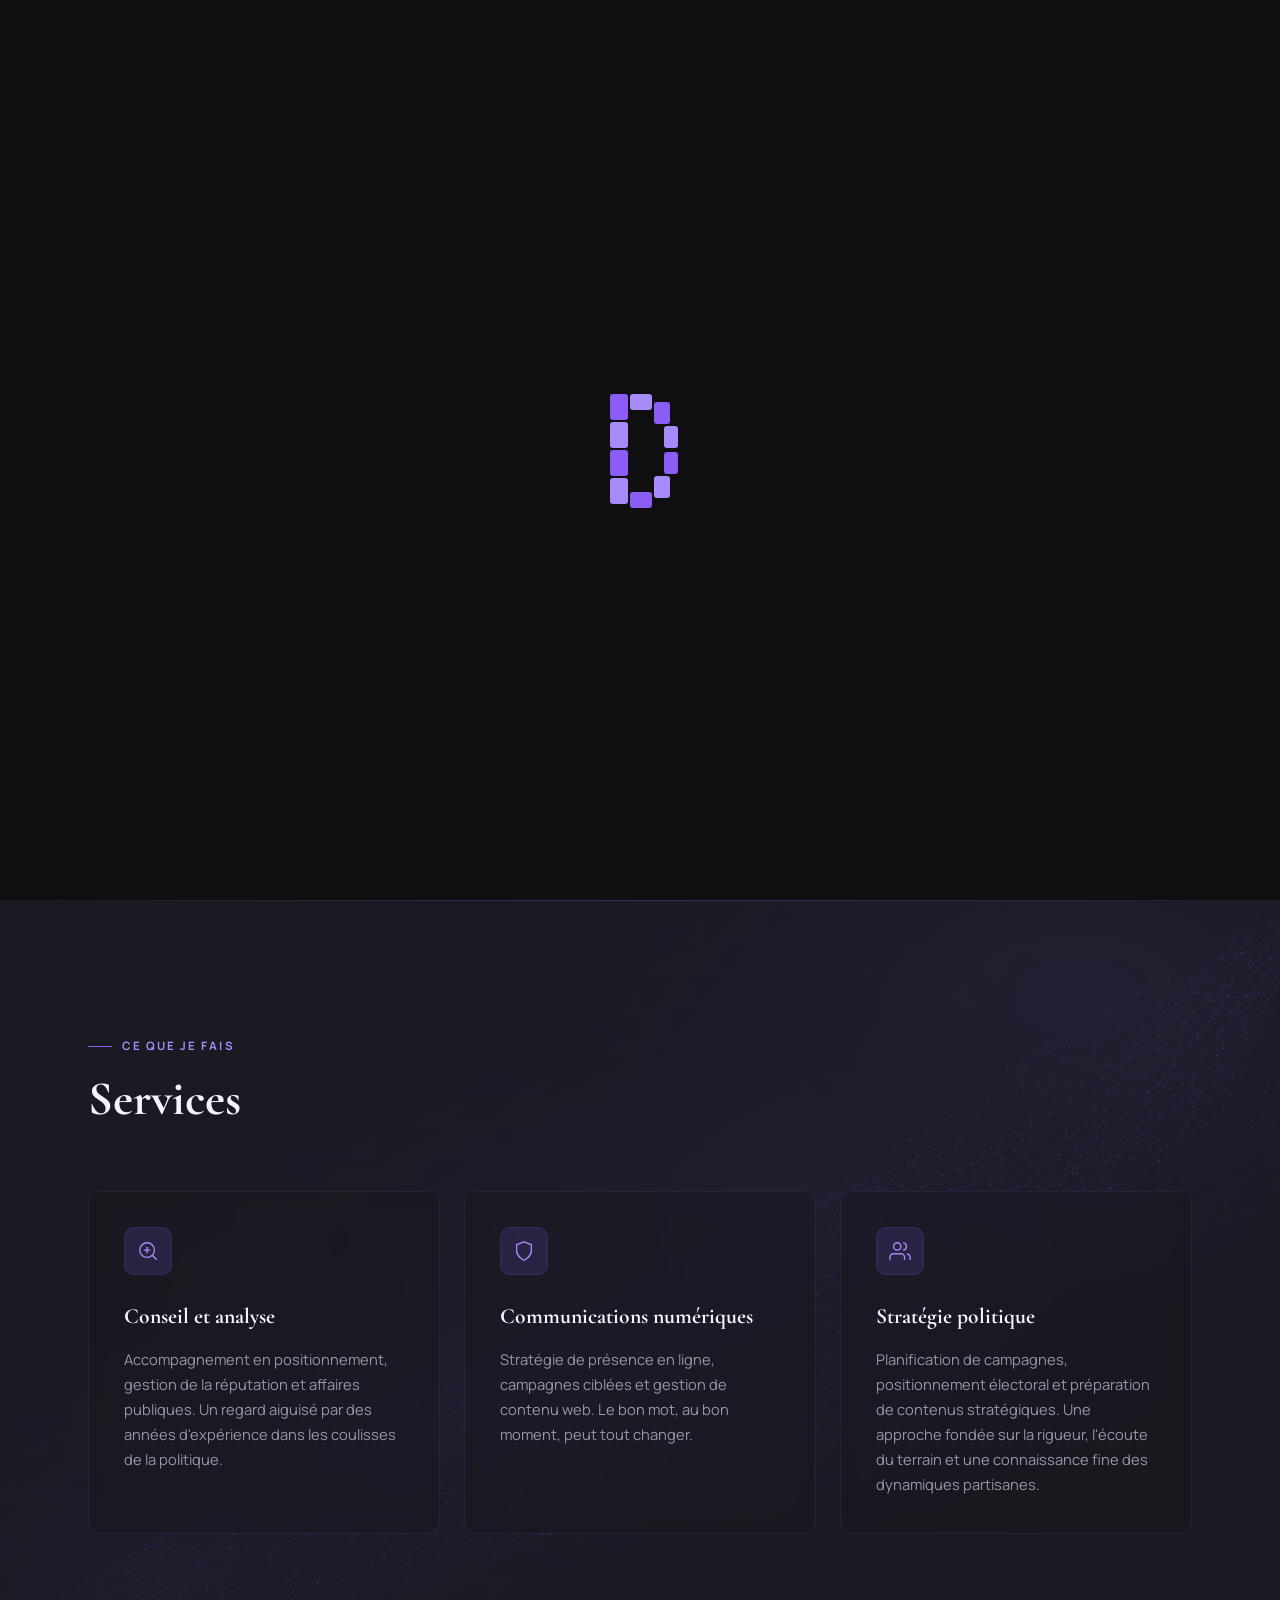
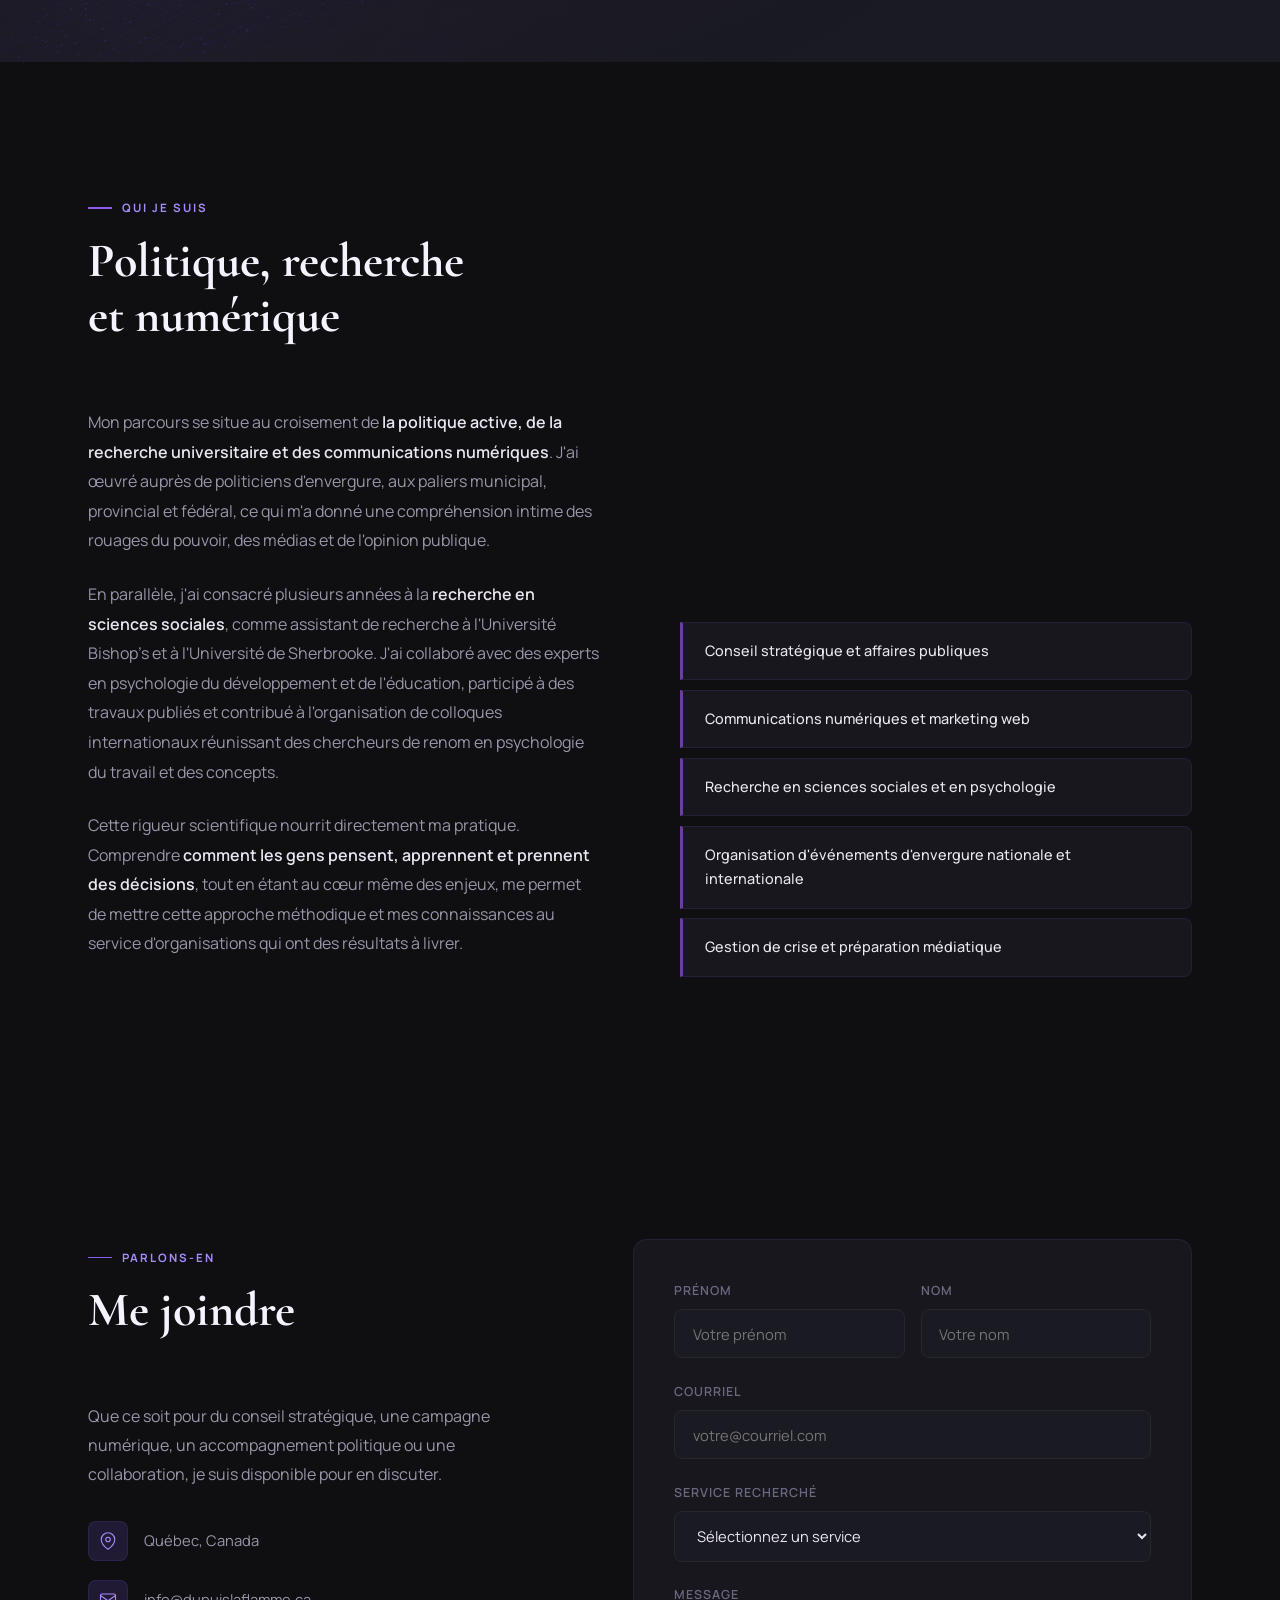
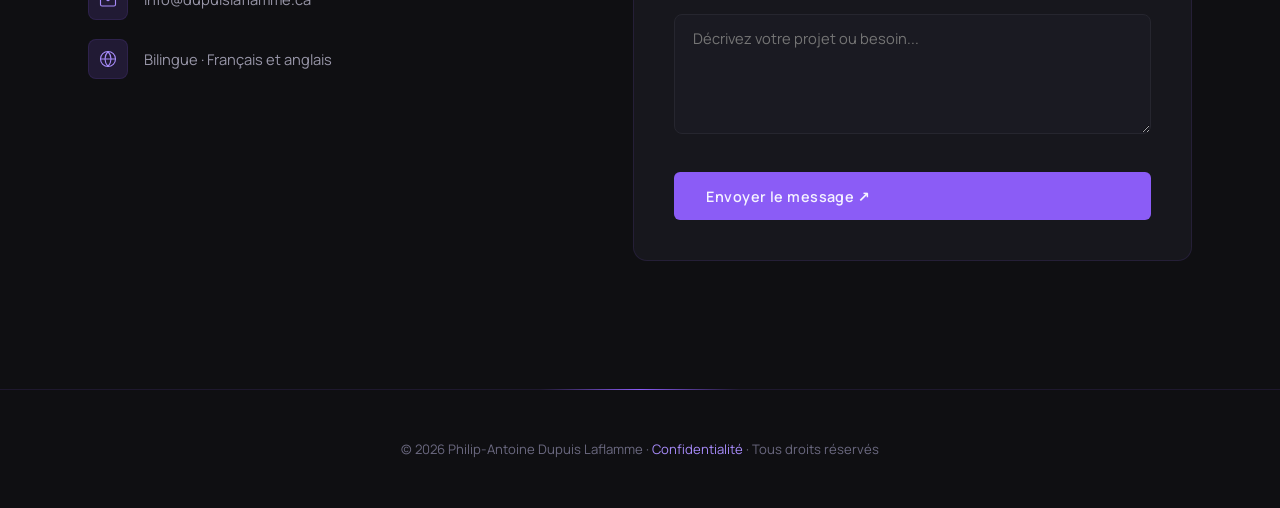
==== commit a254aeb6: "Fix mobile constellation jump on scroll Three issues caused the constellation to jump when scrolling" ====
--- a/public/index.html
+++ b/public/index.html
@@ -209,11 +209,16 @@
 
 /* ── Hero ── */
 .hero {
-  min-height: 100vh;
+  min-height: 100svh;
+  min-height: 100vh; /* fallback for older browsers */
   display: flex;
   align-items: center;
   position: relative;
   overflow: hidden;
+}
+
+@supports (min-height: 100svh) {
+  .hero { min-height: 100svh; }
 }
 
 #heroCanvas {
@@ -1190,8 +1195,9 @@
   // ── Hero parallax lines ──
   var heroLines = document.querySelectorAll('.hero-bg-line');
   if (heroLines.length) {
+    var parallaxTicking = false;
     window.addEventListener('scroll', function() {
-      if (!scrollTicking) {
+      if (!parallaxTicking) {
         requestAnimationFrame(function() {
           var y = window.scrollY;
           if (y < window.innerHeight) {
@@ -1200,7 +1206,9 @@
               line.style.transform = 'translateY(' + (y * speed) + 'px)';
             });
           }
+          parallaxTicking = false;
         });
+        parallaxTicking = true;
       }
     }, { passive: true });
   }
@@ -1220,17 +1228,25 @@
     var mouseX = -9999, mouseY = -9999;
     var w, h, dpr;
 
-    function resize() {
+    var lastW = 0;
+
+    function resize(force) {
       dpr = Math.min(window.devicePixelRatio || 1, 2);
-      w = canvas.clientWidth;
-      h = canvas.clientHeight;
+      var newW = canvas.clientWidth;
+      var newH = canvas.clientHeight;
+      // On mobile, address bar hide/show only changes height.
+      // Skip height-only resize to prevent constellation jump.
+      if (!force && newW === lastW && w > 0) return;
+      lastW = newW;
+      w = newW;
+      h = newH;
       canvas.width = w * dpr;
       canvas.height = h * dpr;
       ctx.setTransform(dpr, 0, 0, dpr, 0, 0);
     }
 
     function init() {
-      resize();
+      resize(true);
       particles = [];
       for (var i = 0; i < count; i++) {
         particles.push({
@@ -1244,7 +1260,7 @@
     }
 
     init();
-    window.addEventListener('resize', function() { resize(); });
+    window.addEventListener('resize', function() { resize(false); });
 
     var isTouchDevice = 'ontouchstart' in window || navigator.maxTouchPoints > 0;
 
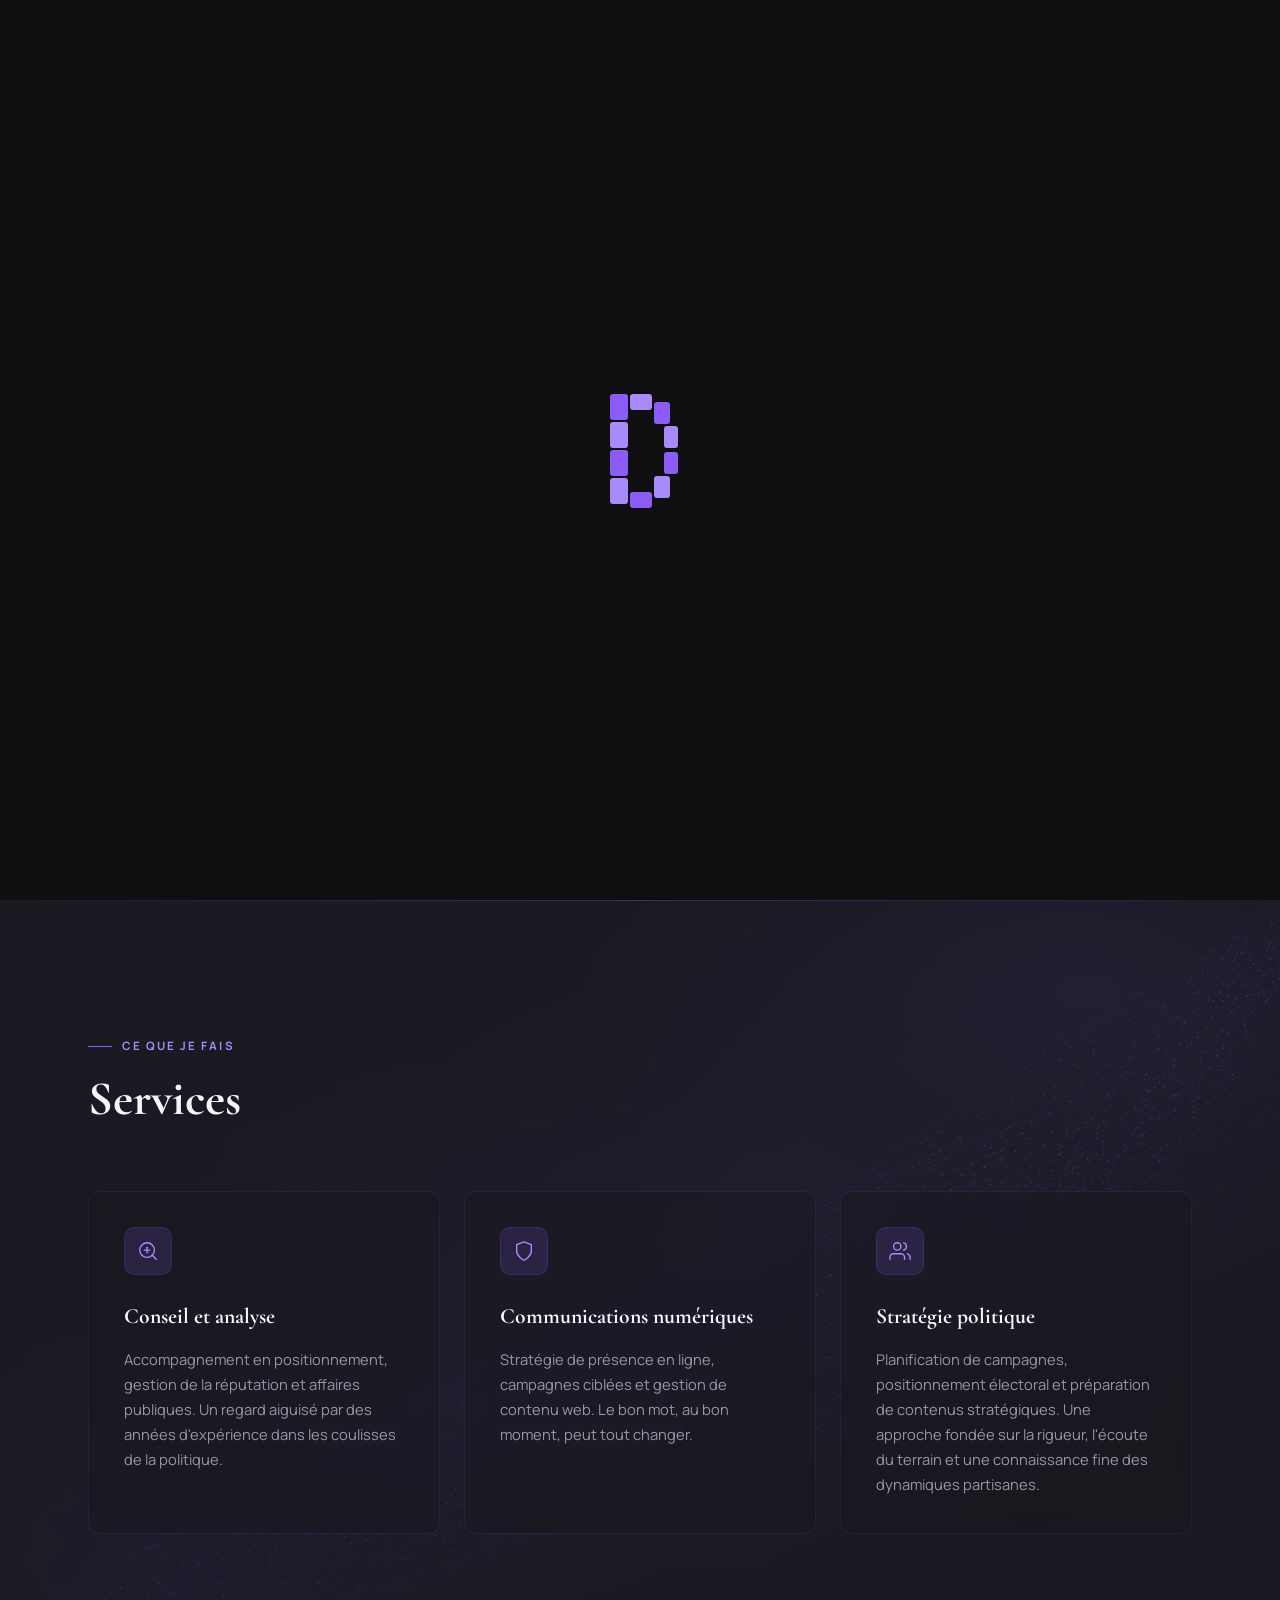
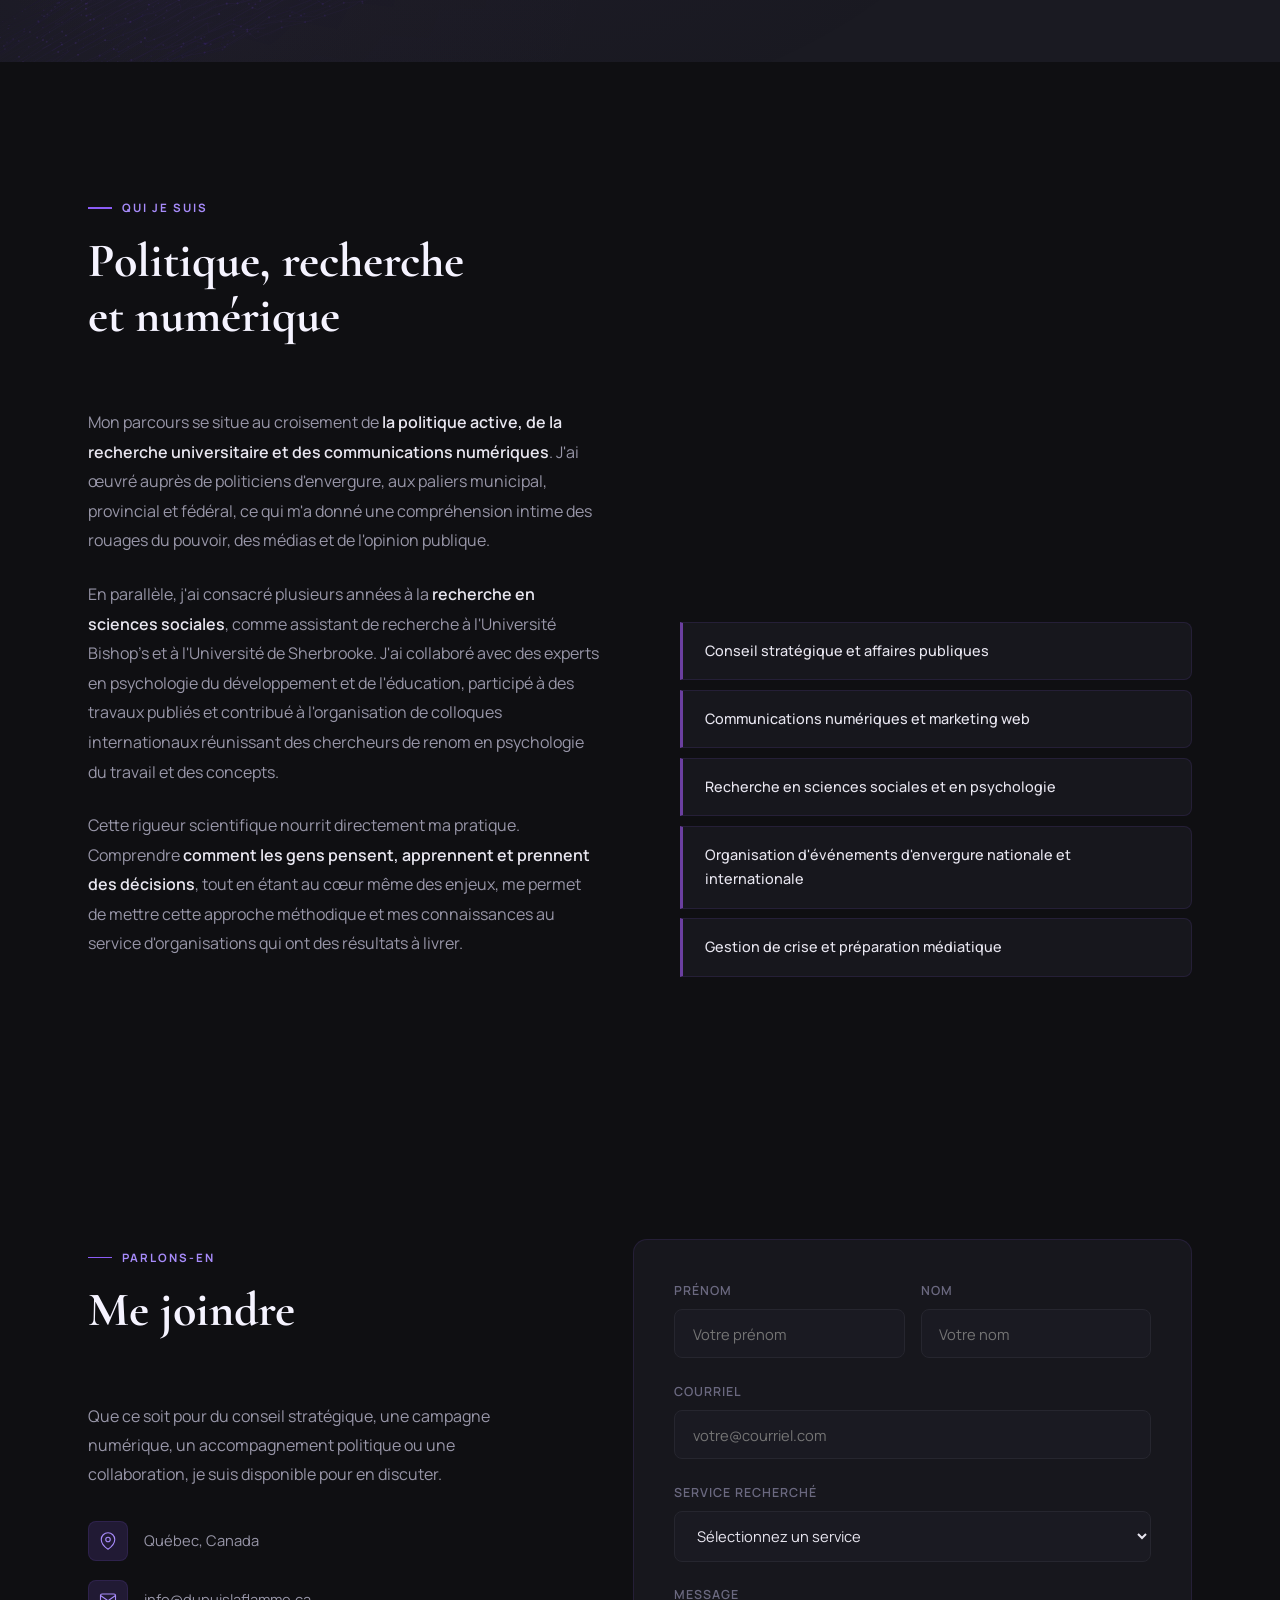
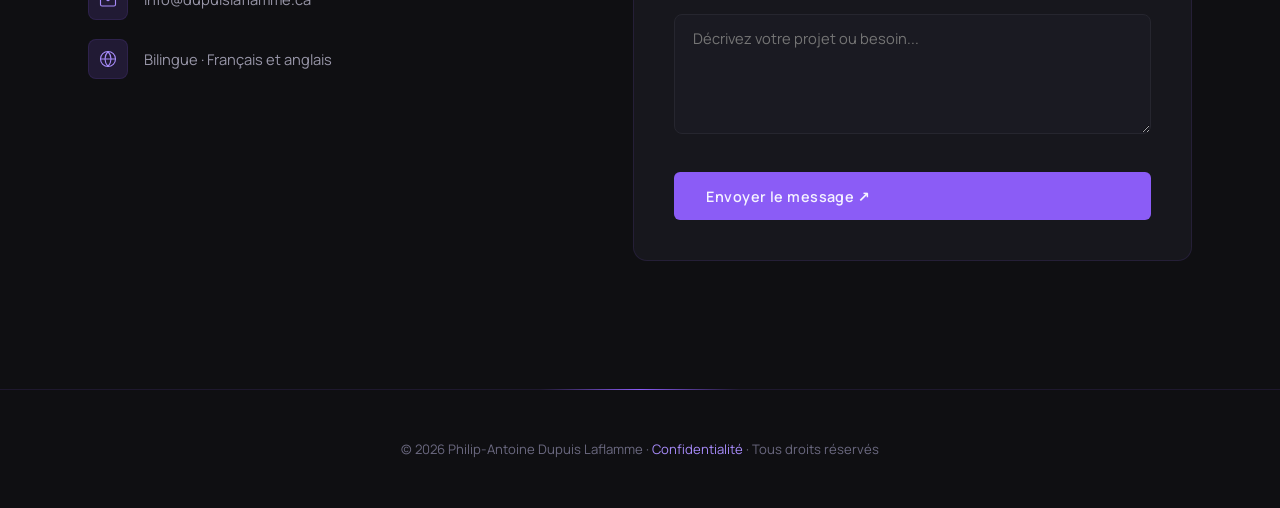
==== commit 28d7ed9f: "Fix constellation flicker when nav transitions to scrolled state - Add `will-change: transform` to #" ====
--- a/public/index.html
+++ b/public/index.html
@@ -101,7 +101,7 @@
   background: rgba(15, 15, 18, 0.8);
   border-bottom: 1px solid var(--border);
   transition: padding 0.4s ease, background 0.4s ease;
-  will-change: transform;
+  will-change: padding, background;
 }
 
 nav.scrolled {
@@ -230,6 +230,7 @@
   pointer-events: none;
   opacity: 0;
   transition: opacity 1.2s ease;
+  will-change: transform;
 }
 
 #heroCanvas.visible { opacity: 1; }
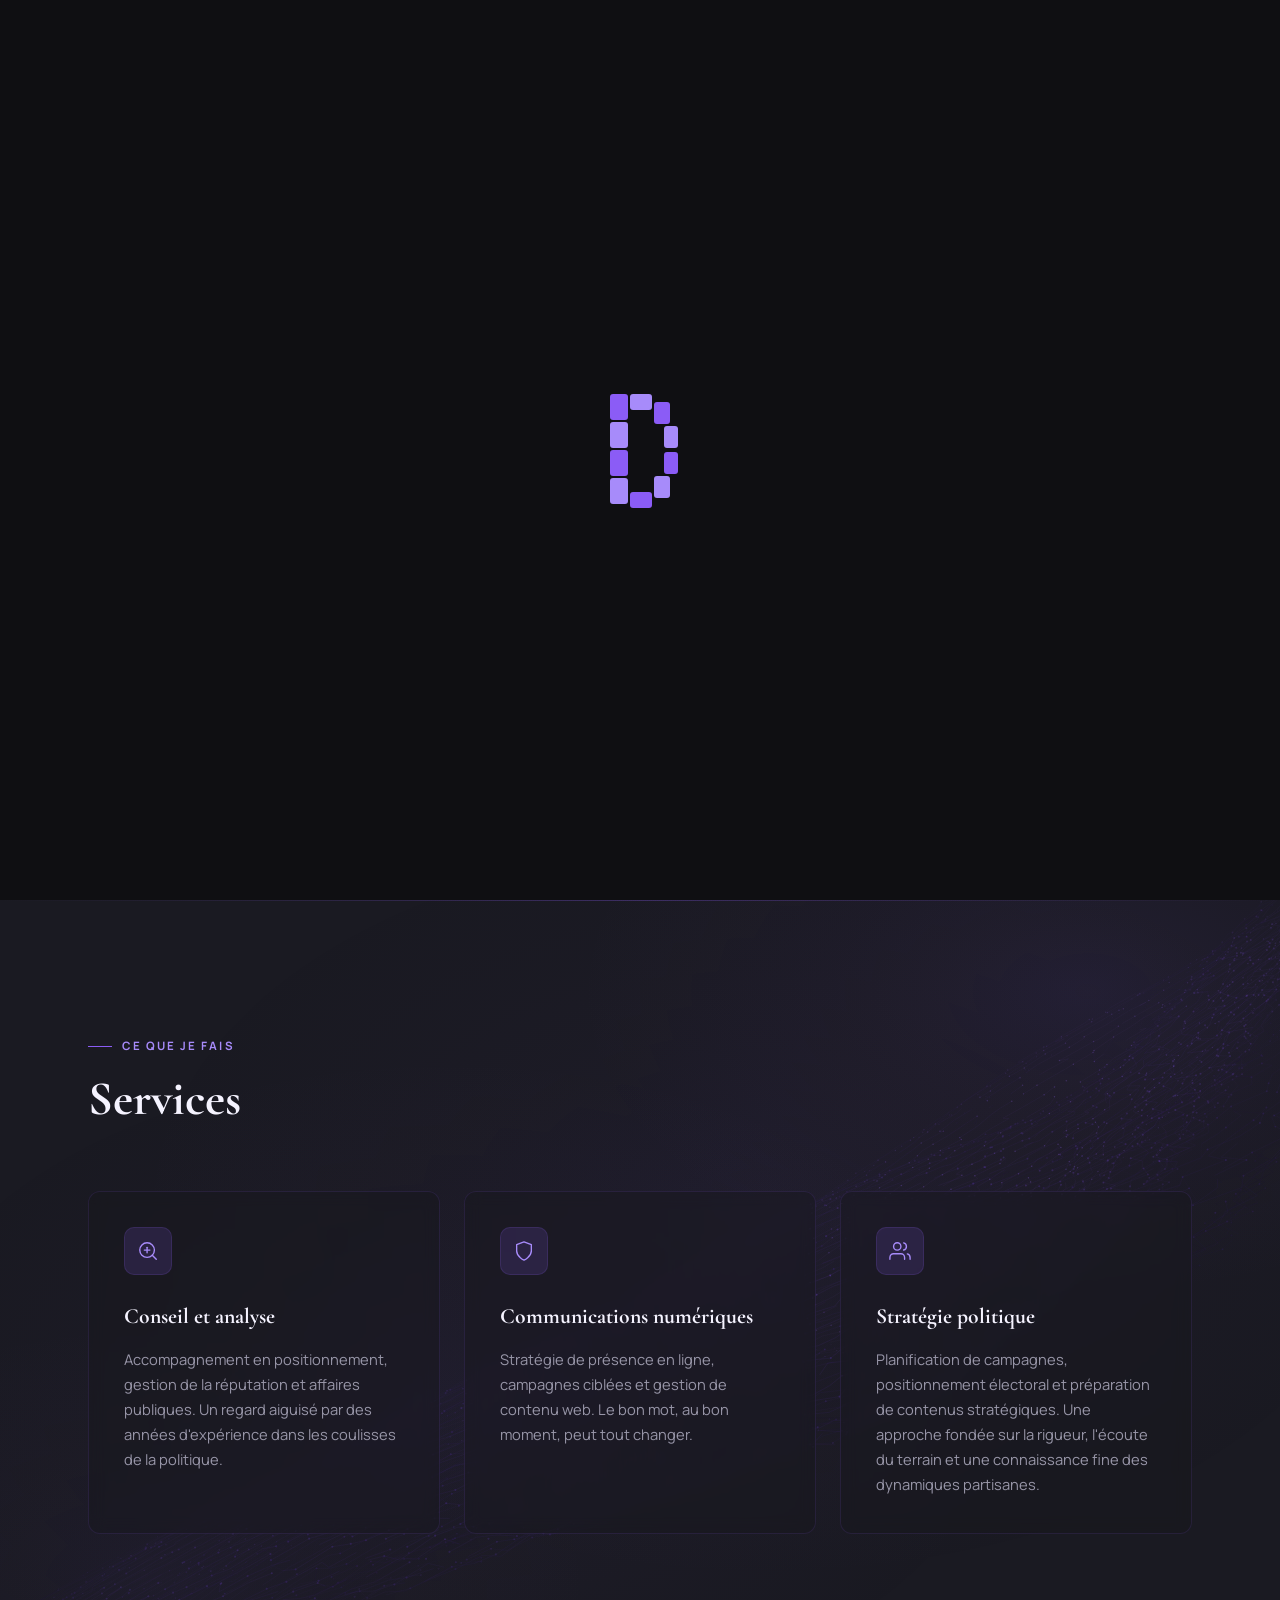
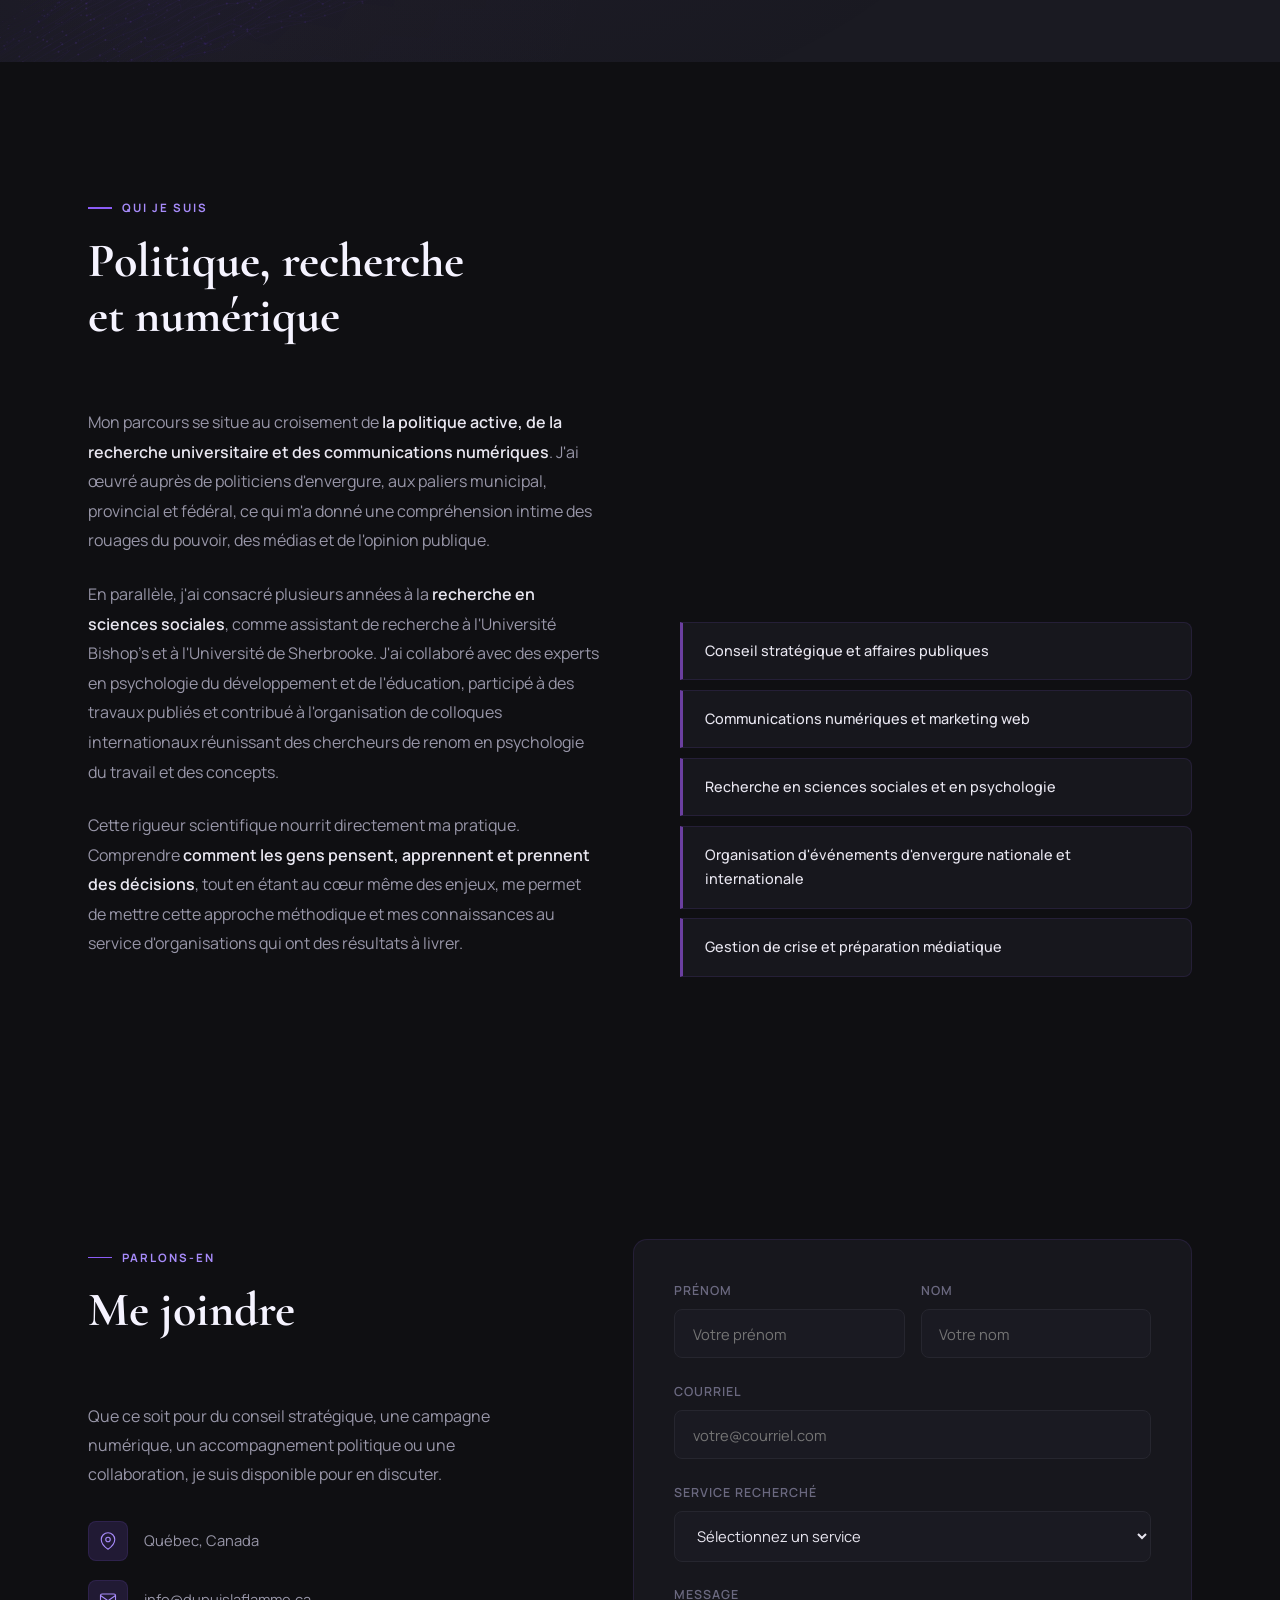
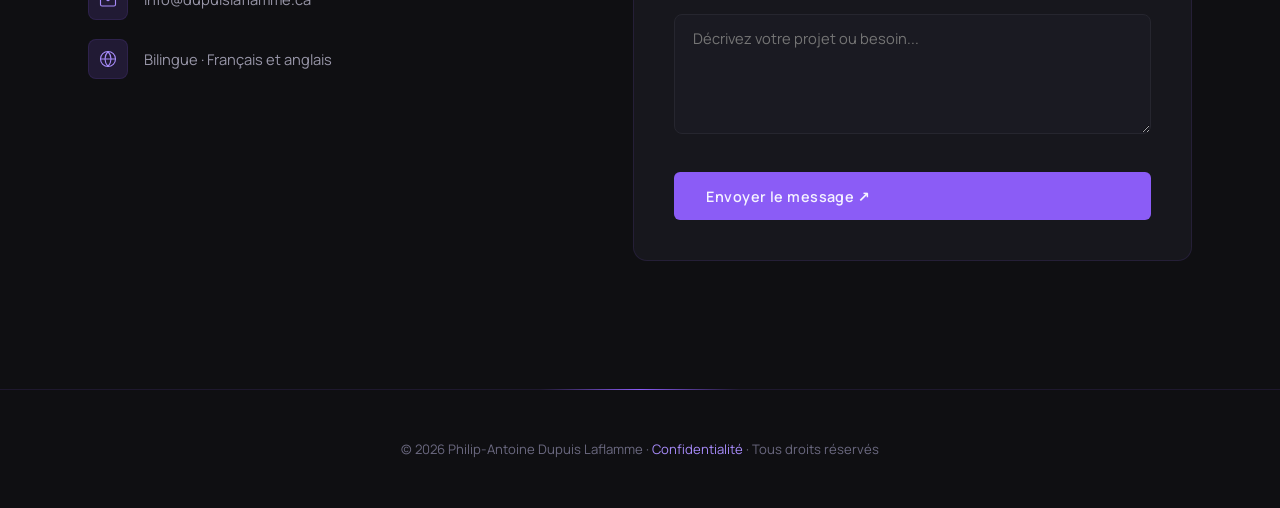
==== commit e4b8be27: "Fix constellation scroll offset on mobile - Remove `will-change: transform` from #heroCanvas — on iO" ====
--- a/public/index.html
+++ b/public/index.html
@@ -101,7 +101,7 @@
   background: rgba(15, 15, 18, 0.8);
   border-bottom: 1px solid var(--border);
   transition: padding 0.4s ease, background 0.4s ease;
-  will-change: padding, background;
+  contain: layout style;
 }
 
 nav.scrolled {
@@ -209,16 +209,12 @@
 
 /* ── Hero ── */
 .hero {
+  min-height: 100vh;
   min-height: 100svh;
-  min-height: 100vh; /* fallback for older browsers */
   display: flex;
   align-items: center;
   position: relative;
   overflow: hidden;
-}
-
-@supports (min-height: 100svh) {
-  .hero { min-height: 100svh; }
 }
 
 #heroCanvas {
@@ -230,7 +226,6 @@
   pointer-events: none;
   opacity: 0;
   transition: opacity 1.2s ease;
-  will-change: transform;
 }
 
 #heroCanvas.visible { opacity: 1; }
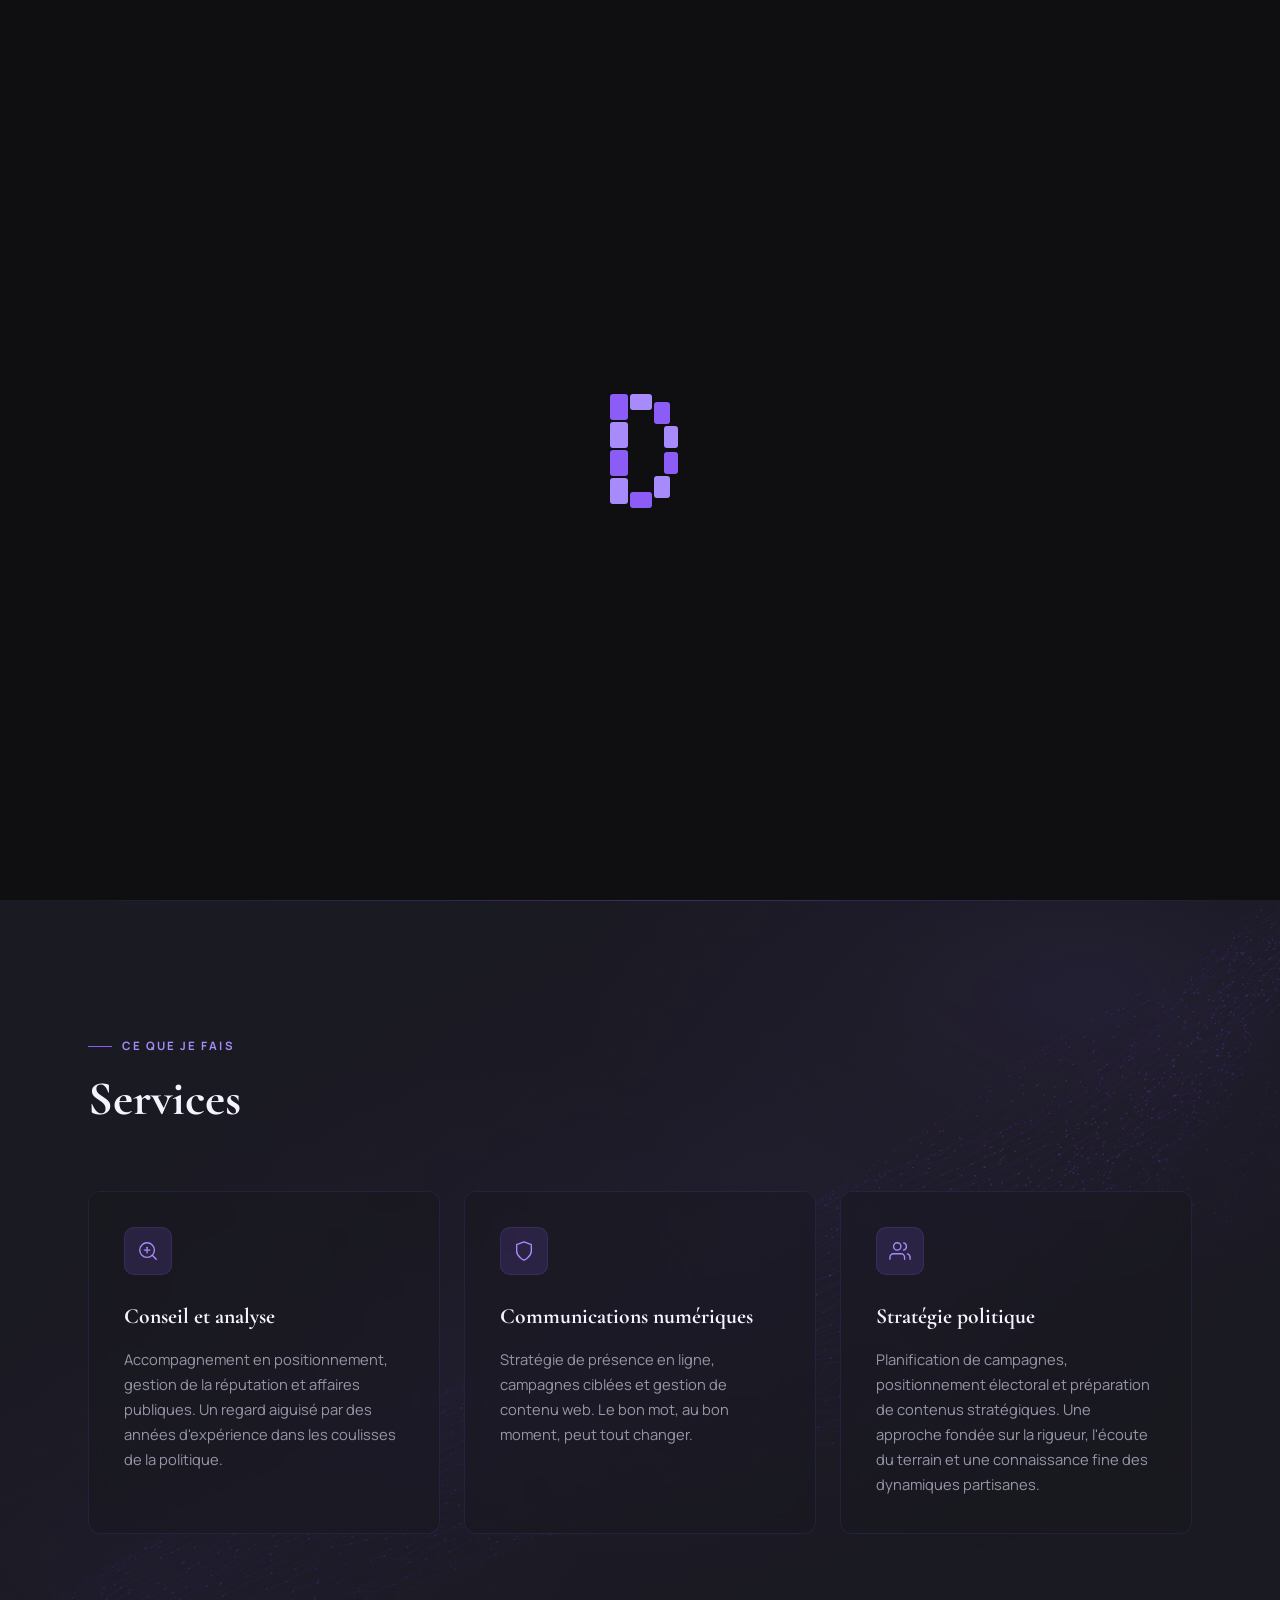
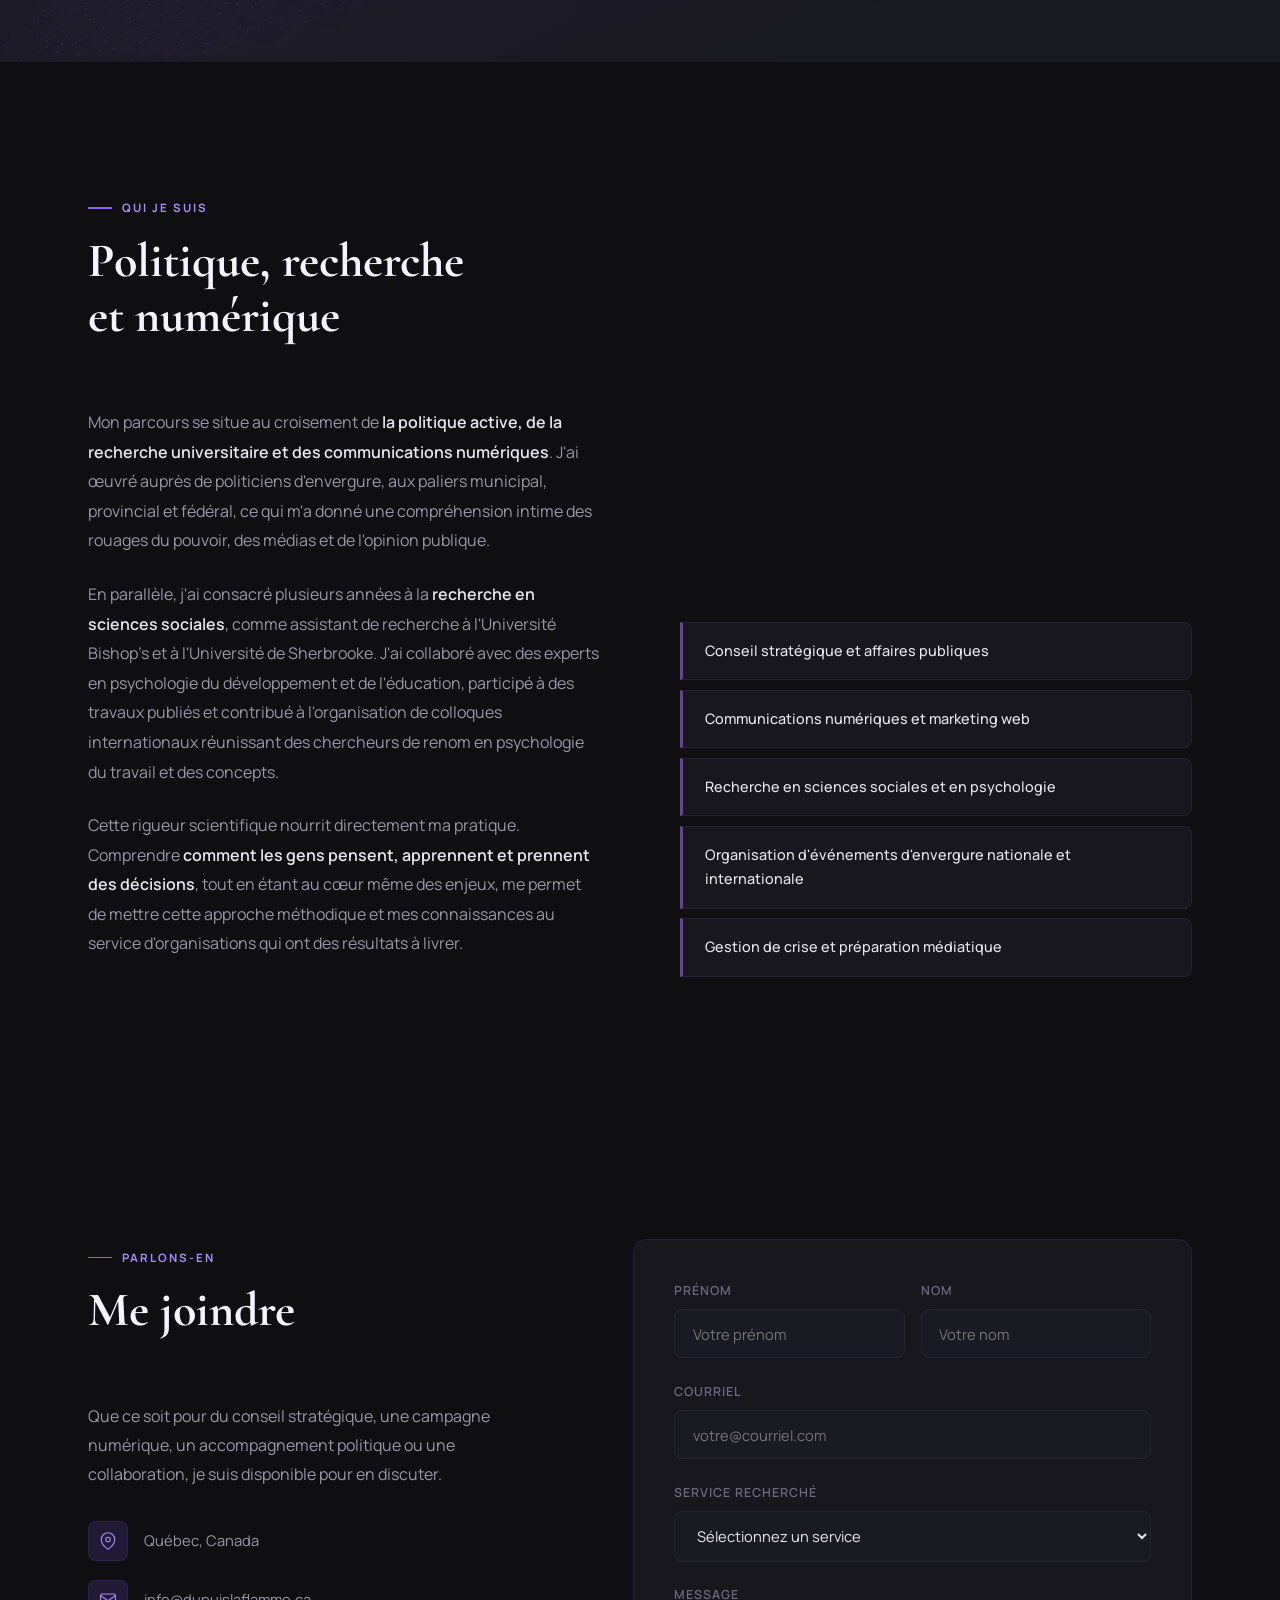
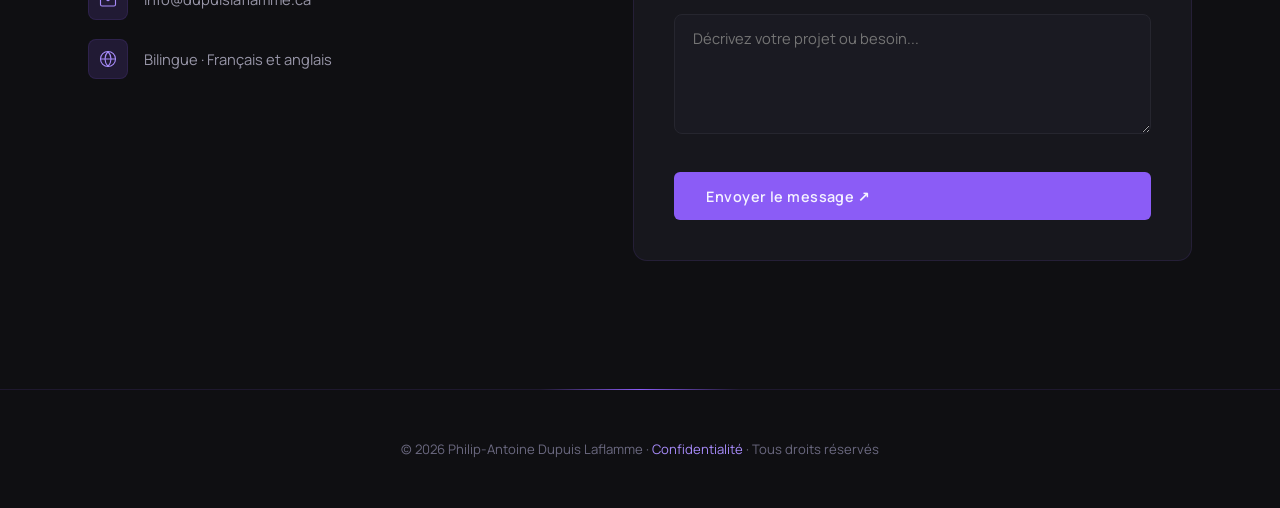
==== commit d8417bc4: "Anchor constellation particles to bottom of hero on resize Instead of skipping height-only resizes (" ====
--- a/public/index.html
+++ b/public/index.html
@@ -1224,16 +1224,20 @@
     var mouseX = -9999, mouseY = -9999;
     var w, h, dpr;
 
-    var lastW = 0;
-
-    function resize(force) {
+    function resize() {
       dpr = Math.min(window.devicePixelRatio || 1, 2);
       var newW = canvas.clientWidth;
       var newH = canvas.clientHeight;
-      // On mobile, address bar hide/show only changes height.
-      // Skip height-only resize to prevent constellation jump.
-      if (!force && newW === lastW && w > 0) return;
-      lastW = newW;
+      // Anchor particles to the bottom of the hero so that when the
+      // mobile address bar hides (height grows), the shift happens at
+      // the top (already scrolling off-screen) instead of visibly
+      // pushing particles down.
+      if (h && newH !== h) {
+        var dy = newH - h;
+        for (var i = 0; i < particles.length; i++) {
+          particles[i].y += dy;
+        }
+      }
       w = newW;
       h = newH;
       canvas.width = w * dpr;
@@ -1242,7 +1246,7 @@
     }
 
     function init() {
-      resize(true);
+      resize();
       particles = [];
       for (var i = 0; i < count; i++) {
         particles.push({
@@ -1256,7 +1260,7 @@
     }
 
     init();
-    window.addEventListener('resize', function() { resize(false); });
+    window.addEventListener('resize', function() { resize(); });
 
     var isTouchDevice = 'ontouchstart' in window || navigator.maxTouchPoints > 0;
 
